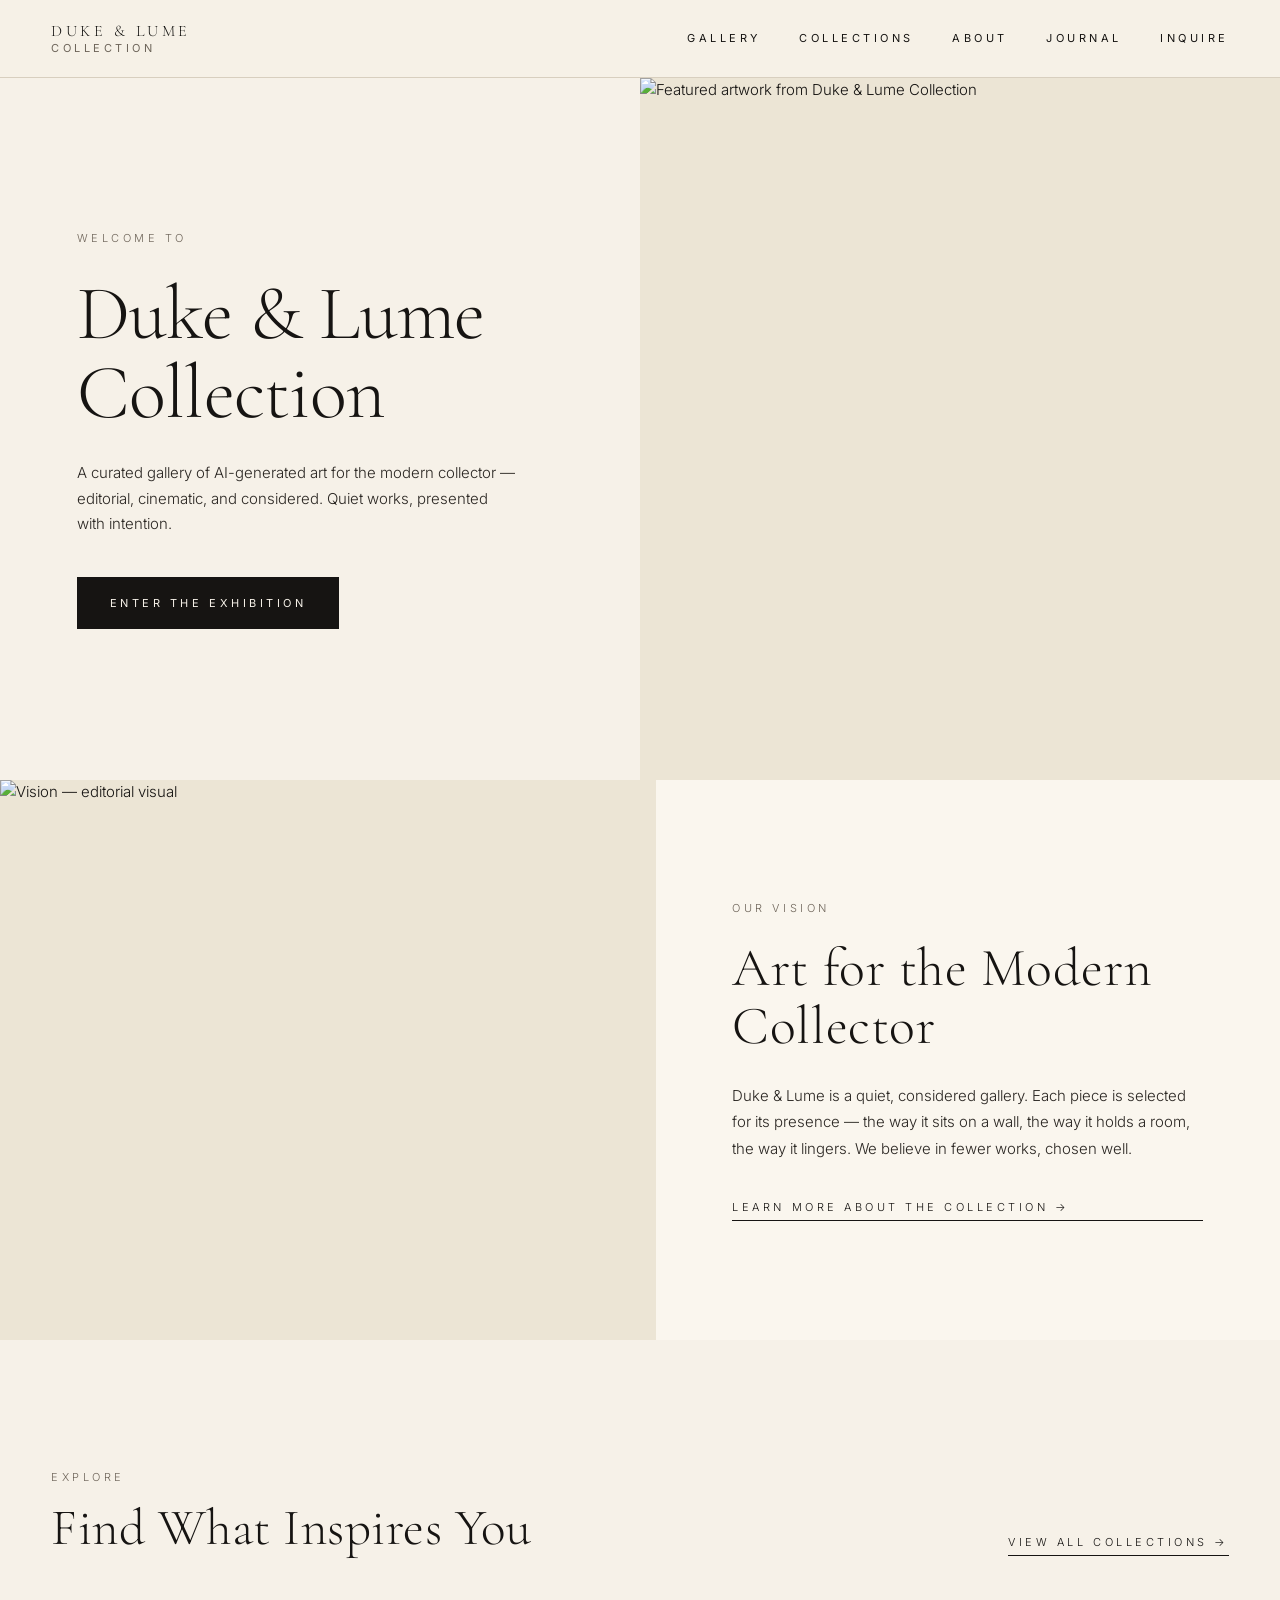
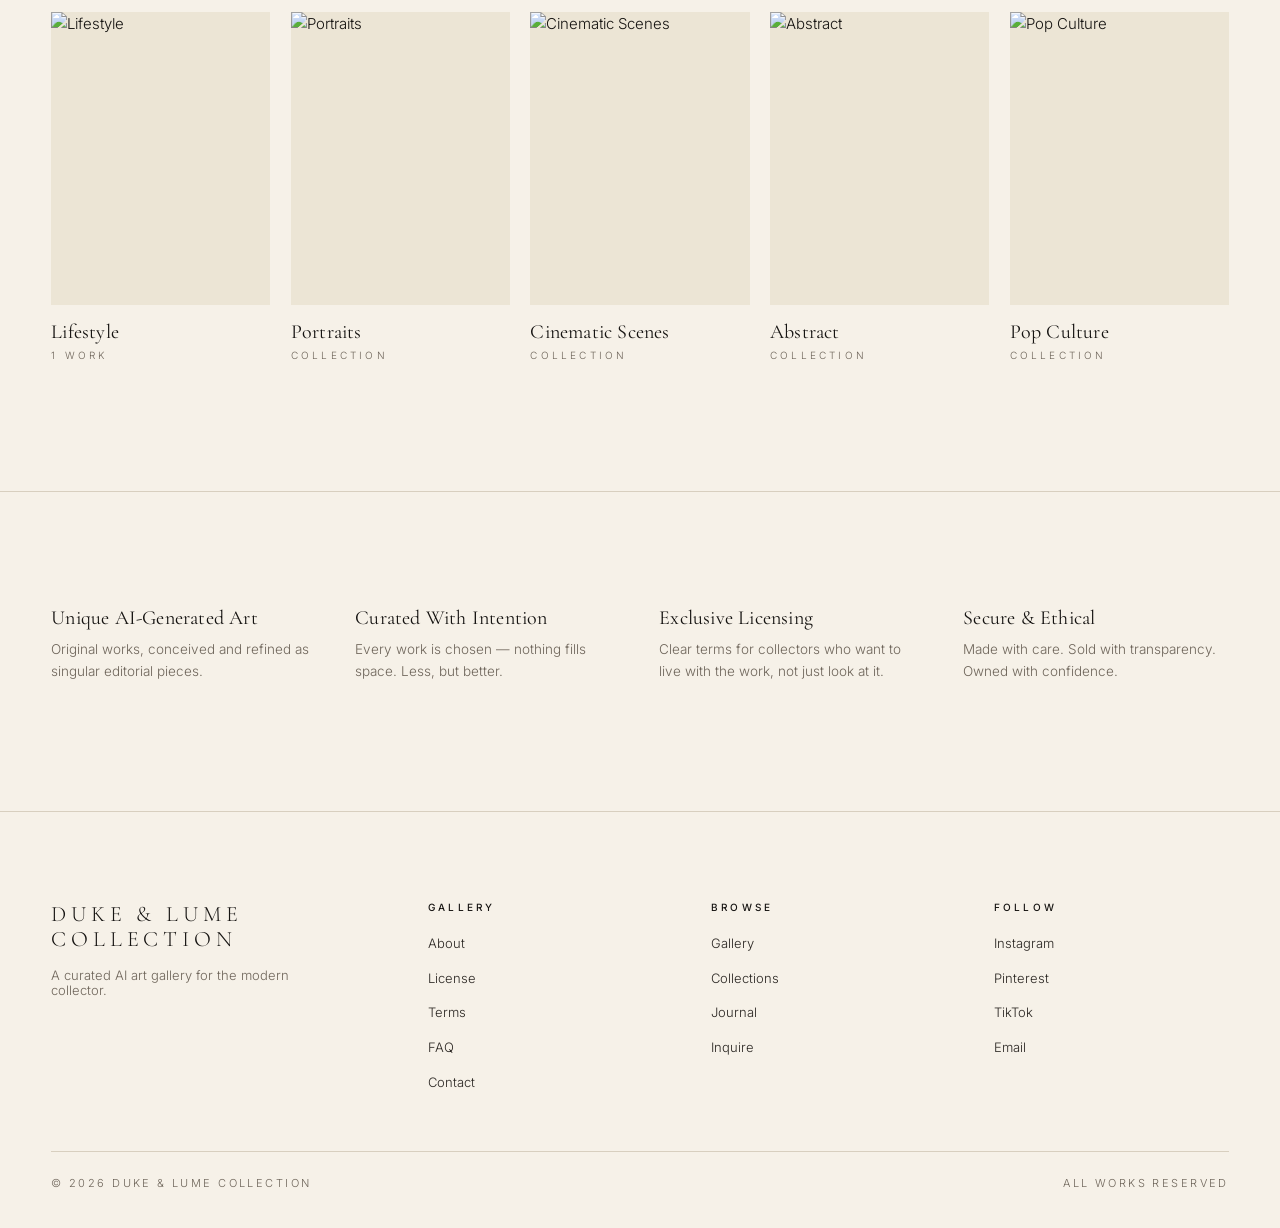
==== index.html @ 39a4e233 "Build Duke & Lume Collection static gallery site Six pages (index, gallery, collections, about, jour" ====
<!DOCTYPE html>
<html lang="en">
<head>
  <meta charset="UTF-8">
  <meta name="viewport" content="width=device-width, initial-scale=1.0">
  <title>Duke &amp; Lume Collection — Art for the Modern Collector</title>
  <meta name="description" content="A curated AI art gallery for the modern collector. Editorial, cinematic, and considered.">
  <link rel="preconnect" href="https://fonts.googleapis.com">
  <link rel="preconnect" href="https://fonts.gstatic.com" crossorigin>
  <link href="https://fonts.googleapis.com/css2?family=Cormorant+Garamond:wght@300;400;500&family=Inter:wght@300;400;500&display=swap" rel="stylesheet">
  <link rel="stylesheet" href="src/css/styles.css">
</head>
<body>

  <header class="site-header">
    <div class="site-header__inner">
      <a href="index.html" class="brand" aria-label="Duke &amp; Lume Collection — Home">
        <span class="brand__line">Duke &amp; Lume</span>
        <span class="brand__line brand__line--sub">Collection</span>
      </a>
      <nav class="nav" aria-label="Primary">
        <a href="gallery.html">Gallery</a>
        <a href="collections.html">Collections</a>
        <a href="about.html">About</a>
        <a href="journal.html">Journal</a>
        <a href="inquire.html">Inquire</a>
      </nav>
    </div>
  </header>

  <main>

    <!-- HERO -->
    <section class="hero">
      <div class="hero__text">
        <div class="hero__eyebrow">Welcome to</div>
        <h1 class="hero__title">
          <span class="brand-line">Duke &amp; Lume</span>
          <span>Collection</span>
        </h1>
        <p class="hero__lead">
          A curated gallery of AI-generated art for the modern collector — editorial, cinematic, and considered. Quiet works, presented with intention.
        </p>
        <a href="gallery.html" class="btn">Enter the Exhibition</a>
      </div>
      <div class="hero__media">
        <img src="src/assets/images/hero/hero.jpg" alt="Featured artwork from Duke &amp; Lume Collection" data-fallback>
      </div>
    </section>

    <!-- VISION -->
    <section class="vision">
      <div class="vision__media">
        <img src="src/assets/images/vision/vision.jpg" alt="Vision — editorial visual" data-fallback>
      </div>
      <div class="vision__text">
        <div class="vision__eyebrow">Our Vision</div>
        <h2 class="vision__title">Art for the Modern Collector</h2>
        <p class="vision__body">
          Duke &amp; Lume is a quiet, considered gallery. Each piece is selected for its presence — the way it sits on a wall, the way it holds a room, the way it lingers. We believe in fewer works, chosen well.
        </p>
        <a href="about.html" class="text-link">Learn more about the collection →</a>
      </div>
    </section>

    <!-- COLLECTIONS PREVIEW -->
    <section class="section collections-preview">
      <div class="section-head">
        <div>
          <div class="section-head__eyebrow">Explore</div>
          <h2 class="section-head__title">Find What Inspires You</h2>
        </div>
        <a href="collections.html" class="text-link">View all collections →</a>
      </div>
      <div class="collections-row" data-collections-preview></div>
    </section>

    <!-- VALUE ROW -->
    <section class="value-row">
      <div class="value">
        <h3 class="value__title">Unique AI-Generated Art</h3>
        <p class="value__body">Original works, conceived and refined as singular editorial pieces.</p>
      </div>
      <div class="value">
        <h3 class="value__title">Curated With Intention</h3>
        <p class="value__body">Every work is chosen — nothing fills space. Less, but better.</p>
      </div>
      <div class="value">
        <h3 class="value__title">Exclusive Licensing</h3>
        <p class="value__body">Clear terms for collectors who want to live with the work, not just look at it.</p>
      </div>
      <div class="value">
        <h3 class="value__title">Secure &amp; Ethical</h3>
        <p class="value__body">Made with care. Sold with transparency. Owned with confidence.</p>
      </div>
    </section>

  </main>

  <footer class="site-footer">
    <div class="site-footer__inner">
      <div class="footer-brand">
        Duke &amp; Lume<br>Collection
        <p>A curated AI art gallery for the modern collector.</p>
      </div>
      <div class="footer-col">
        <h4>Gallery</h4>
        <ul>
          <li><a href="about.html">About</a></li>
          <li><a href="about.html#license">License</a></li>
          <li><a href="about.html#terms">Terms</a></li>
          <li><a href="about.html#faq">FAQ</a></li>
          <li><a href="inquire.html">Contact</a></li>
        </ul>
      </div>
      <div class="footer-col">
        <h4>Browse</h4>
        <ul>
          <li><a href="gallery.html">Gallery</a></li>
          <li><a href="collections.html">Collections</a></li>
          <li><a href="journal.html">Journal</a></li>
          <li><a href="inquire.html">Inquire</a></li>
        </ul>
      </div>
      <div class="footer-col">
        <h4>Follow</h4>
        <ul>
          <li><a href="https://instagram.com/" target="_blank" rel="noopener">Instagram</a></li>
          <li><a href="https://pinterest.com/" target="_blank" rel="noopener">Pinterest</a></li>
          <li><a href="https://tiktok.com/" target="_blank" rel="noopener">TikTok</a></li>
          <li><a href="mailto:dukekartel88@gmail.com">Email</a></li>
        </ul>
      </div>
    </div>
    <div class="footer-bottom">
      <div>© <span data-year>2026</span> Duke &amp; Lume Collection</div>
      <div>All works reserved</div>
    </div>
  </footer>

  <script src="src/data/collections.js"></script>
  <script src="src/data/gallery.js"></script>
  <script src="src/js/main.js"></script>
  <script src="src/js/home.js"></script>
</body>
</html>
---- src/css/styles.css ----
/* ============================================================
   DUKE & LUME COLLECTION
   Editorial luxury gallery styling
   ============================================================ */

:root {
  --ivory: #f6f1e8;
  --ivory-soft: #faf6ee;
  --ivory-deep: #ece5d5;
  --ink: #161412;
  --ink-soft: #2a2622;
  --muted: #6e655a;
  --line: #d8cfbf;
  --accent: #1a1714;
  --max-width: 1440px;
  --gutter: clamp(20px, 4vw, 64px);
  --serif: "Cormorant Garamond", "Playfair Display", Georgia, "Times New Roman", serif;
  --sans: "Inter", -apple-system, BlinkMacSystemFont, "Helvetica Neue", Arial, sans-serif;
  --tracking-wide: 0.22em;
  --tracking-wider: 0.32em;
}

* {
  box-sizing: border-box;
}

html, body {
  margin: 0;
  padding: 0;
}

body {
  background: var(--ivory);
  color: var(--ink);
  font-family: var(--sans);
  font-weight: 300;
  font-size: 15px;
  line-height: 1.65;
  -webkit-font-smoothing: antialiased;
  -moz-osx-font-smoothing: grayscale;
}

img {
  max-width: 100%;
  display: block;
}

a {
  color: inherit;
  text-decoration: none;
  transition: opacity 0.25s ease, color 0.25s ease;
}

a:hover {
  opacity: 0.6;
}

h1, h2, h3, h4 {
  font-family: var(--serif);
  font-weight: 400;
  letter-spacing: 0.01em;
  margin: 0;
  line-height: 1.1;
}

p {
  margin: 0 0 1em;
}

/* ============================================================
   HEADER
   ============================================================ */

.site-header {
  position: sticky;
  top: 0;
  z-index: 100;
  background: rgba(246, 241, 232, 0.92);
  backdrop-filter: saturate(140%) blur(10px);
  -webkit-backdrop-filter: saturate(140%) blur(10px);
  border-bottom: 1px solid var(--line);
}

.site-header__inner {
  max-width: var(--max-width);
  margin: 0 auto;
  padding: 22px var(--gutter);
  display: flex;
  align-items: center;
  justify-content: space-between;
  gap: 32px;
}

.brand {
  font-family: var(--serif);
  font-size: 16px;
  letter-spacing: var(--tracking-wide);
  text-transform: uppercase;
  line-height: 1.15;
  color: var(--ink);
}

.brand__line {
  display: block;
}

.brand__line--sub {
  font-size: 11px;
  letter-spacing: var(--tracking-wider);
  color: var(--muted);
  font-family: var(--sans);
  font-weight: 400;
  margin-top: 2px;
}

.nav {
  display: flex;
  gap: clamp(20px, 3vw, 44px);
}

.nav a {
  font-size: 11px;
  letter-spacing: var(--tracking-wider);
  text-transform: uppercase;
  color: var(--ink);
  font-weight: 400;
  position: relative;
  padding: 4px 0;
}

.nav a.is-active::after {
  content: "";
  position: absolute;
  left: 0;
  right: 0;
  bottom: -2px;
  height: 1px;
  background: var(--ink);
}

.nav-toggle {
  display: none;
  background: none;
  border: 1px solid var(--ink);
  font-family: var(--sans);
  font-size: 10px;
  letter-spacing: var(--tracking-wider);
  text-transform: uppercase;
  padding: 8px 14px;
  cursor: pointer;
  color: var(--ink);
}

/* ============================================================
   HERO
   ============================================================ */

.hero {
  position: relative;
  width: 100%;
  min-height: clamp(520px, 78vh, 820px);
  display: grid;
  grid-template-columns: 1fr 1fr;
  align-items: stretch;
  overflow: hidden;
}

.hero__text {
  display: flex;
  flex-direction: column;
  justify-content: center;
  padding: clamp(40px, 8vw, 110px) clamp(28px, 6vw, 96px);
  background: var(--ivory);
  z-index: 2;
}

.hero__eyebrow {
  font-size: 11px;
  letter-spacing: var(--tracking-wider);
  text-transform: uppercase;
  color: var(--muted);
  margin-bottom: 28px;
}

.hero__title {
  font-size: clamp(40px, 6vw, 84px);
  line-height: 1.02;
  letter-spacing: -0.01em;
  font-weight: 300;
  margin-bottom: 28px;
}

.hero__title .brand-line {
  display: block;
  white-space: nowrap;
}

.hero__lead {
  max-width: 440px;
  font-size: 15px;
  line-height: 1.7;
  color: var(--ink-soft);
  margin-bottom: 40px;
}

.hero__media {
  position: relative;
  overflow: hidden;
  background: var(--ivory-deep);
}

.hero__media img {
  width: 100%;
  height: 100%;
  object-fit: cover;
  object-position: center right;
}

/* ============================================================
   BUTTONS
   ============================================================ */

.btn {
  display: inline-flex;
  align-items: center;
  justify-content: center;
  gap: 12px;
  font-family: var(--sans);
  font-size: 11px;
  letter-spacing: var(--tracking-wider);
  text-transform: uppercase;
  padding: 16px 32px;
  border: 1px solid var(--ink);
  background: var(--ink);
  color: var(--ivory);
  cursor: pointer;
  transition: all 0.3s ease;
  align-self: flex-start;
  font-weight: 400;
}

.btn:hover {
  opacity: 1;
  background: transparent;
  color: var(--ink);
}

.btn--ghost {
  background: transparent;
  color: var(--ink);
}

.btn--ghost:hover {
  background: var(--ink);
  color: var(--ivory);
}

.text-link {
  font-size: 11px;
  letter-spacing: var(--tracking-wider);
  text-transform: uppercase;
  display: inline-flex;
  align-items: center;
  gap: 8px;
  border-bottom: 1px solid var(--ink);
  padding-bottom: 4px;
  color: var(--ink);
}

/* ============================================================
   SECTIONS
   ============================================================ */

.section {
  padding: clamp(80px, 10vw, 140px) var(--gutter);
  max-width: var(--max-width);
  margin: 0 auto;
}

.section--full {
  max-width: none;
  padding-left: 0;
  padding-right: 0;
}

.section-head {
  display: flex;
  align-items: flex-end;
  justify-content: space-between;
  gap: 24px;
  margin-bottom: clamp(40px, 5vw, 72px);
  flex-wrap: wrap;
}

.section-head__title {
  font-size: clamp(30px, 4vw, 52px);
  font-weight: 300;
  max-width: 640px;
}

.section-head__eyebrow {
  font-size: 11px;
  letter-spacing: var(--tracking-wider);
  text-transform: uppercase;
  color: var(--muted);
  margin-bottom: 14px;
}

/* ============================================================
   VISION
   ============================================================ */

.vision {
  display: grid;
  grid-template-columns: 1.05fr 1fr;
  align-items: stretch;
  background: var(--ivory-soft);
}

.vision__media {
  position: relative;
  min-height: 560px;
  overflow: hidden;
  background: var(--ivory-deep);
}

.vision__media img {
  width: 100%;
  height: 100%;
  object-fit: cover;
}

.vision__text {
  display: flex;
  flex-direction: column;
  justify-content: center;
  padding: clamp(48px, 8vw, 120px) clamp(28px, 6vw, 96px);
}

.vision__eyebrow {
  font-size: 11px;
  letter-spacing: var(--tracking-wider);
  text-transform: uppercase;
  color: var(--muted);
  margin-bottom: 22px;
}

.vision__title {
  font-size: clamp(32px, 4.2vw, 56px);
  line-height: 1.08;
  font-weight: 300;
  margin-bottom: 28px;
  max-width: 480px;
}

.vision__body {
  max-width: 460px;
  color: var(--ink-soft);
  margin-bottom: 36px;
  font-size: 15px;
  line-height: 1.75;
}

/* ============================================================
   COLLECTIONS PREVIEW (Home)
   ============================================================ */

.collections-preview .section-head {
  margin-bottom: 56px;
}

.collections-row {
  display: grid;
  grid-template-columns: repeat(5, 1fr);
  gap: clamp(14px, 1.6vw, 28px);
}

.collection-card {
  display: block;
  position: relative;
  text-decoration: none;
  color: inherit;
}

.collection-card__media {
  position: relative;
  aspect-ratio: 3 / 4;
  overflow: hidden;
  background: var(--ivory-deep);
  margin-bottom: 16px;
}

.collection-card__media img {
  width: 100%;
  height: 100%;
  object-fit: cover;
  transition: transform 0.9s cubic-bezier(0.2, 0.7, 0.2, 1);
}

.collection-card:hover .collection-card__media img {
  transform: scale(1.04);
}

.collection-card__title {
  font-family: var(--serif);
  font-size: 20px;
  font-weight: 400;
  letter-spacing: 0.01em;
  margin-bottom: 4px;
}

.collection-card__meta {
  font-size: 10px;
  letter-spacing: var(--tracking-wider);
  text-transform: uppercase;
  color: var(--muted);
}

/* Mobile horizontal scroll for collections */
@media (max-width: 880px) {
  .collections-row {
    display: flex;
    grid-template-columns: none;
    overflow-x: auto;
    scroll-snap-type: x mandatory;
    padding-bottom: 12px;
    margin: 0 calc(var(--gutter) * -1);
    padding-left: var(--gutter);
    padding-right: var(--gutter);
    -webkit-overflow-scrolling: touch;
  }
  .collections-row::-webkit-scrollbar { display: none; }
  .collections-row { scrollbar-width: none; }
  .collection-card {
    flex: 0 0 64%;
    scroll-snap-align: start;
  }
}

/* ============================================================
   VALUE ROW
   ============================================================ */

.value-row {
  display: grid;
  grid-template-columns: repeat(4, 1fr);
  gap: clamp(20px, 3vw, 48px);
  padding: clamp(70px, 9vw, 120px) var(--gutter);
  max-width: var(--max-width);
  margin: 0 auto;
  border-top: 1px solid var(--line);
}

.value {
  text-align: left;
}

.value__title {
  font-family: var(--serif);
  font-size: 20px;
  font-weight: 400;
  margin-bottom: 10px;
}

.value__body {
  font-size: 13.5px;
  color: var(--muted);
  line-height: 1.6;
}

/* ============================================================
   GALLERY GRID
   ============================================================ */

.gallery-intro {
  padding: clamp(70px, 8vw, 120px) var(--gutter) clamp(30px, 4vw, 60px);
  max-width: var(--max-width);
  margin: 0 auto;
}

.gallery-intro__eyebrow {
  font-size: 11px;
  letter-spacing: var(--tracking-wider);
  text-transform: uppercase;
  color: var(--muted);
  margin-bottom: 18px;
}

.gallery-intro__title {
  font-size: clamp(36px, 5.5vw, 72px);
  font-weight: 300;
  line-height: 1.05;
  max-width: 820px;
  margin-bottom: 24px;
}

.gallery-intro__body {
  max-width: 560px;
  color: var(--ink-soft);
}

.filter-bar {
  display: flex;
  flex-wrap: wrap;
  gap: 10px 14px;
  padding: 24px var(--gutter) 0;
  max-width: var(--max-width);
  margin: 0 auto;
  border-top: 1px solid var(--line);
  padding-top: 36px;
}

.filter-chip {
  font-size: 11px;
  letter-spacing: var(--tracking-wider);
  text-transform: uppercase;
  padding: 10px 18px;
  border: 1px solid var(--line);
  background: transparent;
  cursor: pointer;
  color: var(--ink);
  font-family: var(--sans);
  font-weight: 400;
  transition: all 0.25s ease;
}

.filter-chip:hover {
  border-color: var(--ink);
}

.filter-chip.is-active {
  background: var(--ink);
  color: var(--ivory);
  border-color: var(--ink);
}

.gallery-grid {
  display: grid;
  grid-template-columns: repeat(3, 1fr);
  gap: clamp(20px, 2.4vw, 40px);
  padding: clamp(40px, 5vw, 80px) var(--gutter) clamp(80px, 10vw, 140px);
  max-width: var(--max-width);
  margin: 0 auto;
}

.artwork-card {
  display: block;
  color: inherit;
  text-decoration: none;
}

.artwork-card__media {
  aspect-ratio: 4 / 5;
  overflow: hidden;
  background: var(--ivory-deep);
  margin-bottom: 16px;
}

.artwork-card__media img {
  width: 100%;
  height: 100%;
  object-fit: cover;
  transition: transform 0.9s cubic-bezier(0.2, 0.7, 0.2, 1);
}

.artwork-card:hover .artwork-card__media img {
  transform: scale(1.03);
}

.artwork-card__title {
  font-family: var(--serif);
  font-size: 20px;
  font-weight: 400;
  margin-bottom: 4px;
}

.artwork-card__meta {
  font-size: 10px;
  letter-spacing: var(--tracking-wider);
  text-transform: uppercase;
  color: var(--muted);
}

.empty-state {
  padding: 60px 0;
  text-align: center;
  color: var(--muted);
  font-size: 14px;
  letter-spacing: 0.04em;
}

/* ============================================================
   COLLECTIONS PAGE
   ============================================================ */

.collections-grid {
  display: grid;
  grid-template-columns: repeat(3, 1fr);
  gap: clamp(24px, 3vw, 56px);
  padding: clamp(40px, 5vw, 80px) var(--gutter) clamp(80px, 10vw, 140px);
  max-width: var(--max-width);
  margin: 0 auto;
}

.collection-tile {
  display: block;
  color: inherit;
  text-decoration: none;
}

.collection-tile__media {
  aspect-ratio: 4 / 5;
  overflow: hidden;
  background: var(--ivory-deep);
  margin-bottom: 22px;
}

.collection-tile__media img {
  width: 100%;
  height: 100%;
  object-fit: cover;
  transition: transform 0.9s cubic-bezier(0.2, 0.7, 0.2, 1);
}

.collection-tile:hover .collection-tile__media img {
  transform: scale(1.04);
}

.collection-tile__title {
  font-family: var(--serif);
  font-size: 26px;
  font-weight: 400;
  margin-bottom: 8px;
}

.collection-tile__meta {
  font-size: 10px;
  letter-spacing: var(--tracking-wider);
  text-transform: uppercase;
  color: var(--muted);
  margin-bottom: 12px;
}

.collection-tile__desc {
  color: var(--muted);
  font-size: 14px;
  line-height: 1.6;
  max-width: 360px;
}

/* ============================================================
   ABOUT / JOURNAL / INQUIRE COMMON
   ============================================================ */

.page-hero {
  padding: clamp(80px, 10vw, 140px) var(--gutter) clamp(40px, 5vw, 80px);
  max-width: var(--max-width);
  margin: 0 auto;
}

.page-hero__eyebrow {
  font-size: 11px;
  letter-spacing: var(--tracking-wider);
  text-transform: uppercase;
  color: var(--muted);
  margin-bottom: 18px;
}

.page-hero__title {
  font-size: clamp(40px, 6vw, 84px);
  font-weight: 300;
  line-height: 1.05;
  max-width: 900px;
}

.prose {
  padding: 0 var(--gutter) clamp(80px, 10vw, 140px);
  max-width: 780px;
  margin: 0 auto;
  font-size: 16px;
  line-height: 1.8;
  color: var(--ink-soft);
}

.prose h2 {
  font-size: clamp(24px, 3vw, 36px);
  margin: 56px 0 18px;
  font-weight: 400;
  color: var(--ink);
}

.prose h3 {
  font-size: 20px;
  margin: 36px 0 12px;
  font-weight: 400;
  color: var(--ink);
}

.prose p {
  margin-bottom: 1.2em;
}

.prose a {
  border-bottom: 1px solid var(--line);
}

/* Journal */

.journal-grid {
  display: grid;
  grid-template-columns: repeat(2, 1fr);
  gap: clamp(28px, 4vw, 64px);
  padding: clamp(40px, 5vw, 80px) var(--gutter) clamp(80px, 10vw, 140px);
  max-width: var(--max-width);
  margin: 0 auto;
}

.journal-card__media {
  aspect-ratio: 3 / 2;
  overflow: hidden;
  background: var(--ivory-deep);
  margin-bottom: 22px;
}

.journal-card__media img {
  width: 100%;
  height: 100%;
  object-fit: cover;
  transition: transform 0.9s cubic-bezier(0.2, 0.7, 0.2, 1);
}

.journal-card:hover .journal-card__media img {
  transform: scale(1.03);
}

.journal-card__date {
  font-size: 10px;
  letter-spacing: var(--tracking-wider);
  text-transform: uppercase;
  color: var(--muted);
  margin-bottom: 10px;
}

.journal-card__title {
  font-family: var(--serif);
  font-size: 26px;
  font-weight: 400;
  margin-bottom: 10px;
}

.journal-card__excerpt {
  color: var(--muted);
  font-size: 14.5px;
  line-height: 1.65;
  max-width: 480px;
}

/* Inquire form */

.inquire-wrap {
  display: grid;
  grid-template-columns: 1fr 1fr;
  gap: clamp(40px, 6vw, 100px);
  padding: clamp(40px, 5vw, 80px) var(--gutter) clamp(80px, 10vw, 140px);
  max-width: var(--max-width);
  margin: 0 auto;
}

.inquire-info p {
  color: var(--ink-soft);
  font-size: 15.5px;
  line-height: 1.8;
  max-width: 480px;
}

.inquire-info__contact {
  margin-top: 32px;
  font-size: 13px;
  letter-spacing: var(--tracking-wide);
  text-transform: uppercase;
}

.form {
  display: flex;
  flex-direction: column;
  gap: 22px;
}

.form label {
  display: block;
  font-size: 10px;
  letter-spacing: var(--tracking-wider);
  text-transform: uppercase;
  color: var(--muted);
  margin-bottom: 8px;
}

.form input,
.form textarea,
.form select {
  width: 100%;
  background: transparent;
  border: none;
  border-bottom: 1px solid var(--line);
  padding: 10px 0;
  font-family: var(--sans);
  font-size: 15px;
  color: var(--ink);
  font-weight: 300;
  border-radius: 0;
  outline: none;
  transition: border-color 0.25s ease;
}

.form textarea {
  resize: vertical;
  min-height: 120px;
}

.form input:focus,
.form textarea:focus,
.form select:focus {
  border-color: var(--ink);
}

/* ============================================================
   FOOTER
   ============================================================ */

.site-footer {
  border-top: 1px solid var(--line);
  background: var(--ivory);
  padding: clamp(60px, 7vw, 96px) var(--gutter) 36px;
}

.site-footer__inner {
  max-width: var(--max-width);
  margin: 0 auto;
  display: grid;
  grid-template-columns: 1.4fr 1fr 1fr 1fr;
  gap: 48px;
  align-items: start;
}

.footer-brand {
  font-family: var(--serif);
  font-size: 22px;
  letter-spacing: var(--tracking-wide);
  text-transform: uppercase;
  line-height: 1.15;
  max-width: 280px;
}

.footer-brand p {
  font-family: var(--sans);
  font-size: 13px;
  letter-spacing: 0;
  text-transform: none;
  color: var(--muted);
  margin-top: 16px;
  font-weight: 300;
}

.footer-col h4 {
  font-family: var(--sans);
  font-weight: 500;
  font-size: 10px;
  letter-spacing: var(--tracking-wider);
  text-transform: uppercase;
  color: var(--ink);
  margin-bottom: 18px;
}

.footer-col ul {
  list-style: none;
  margin: 0;
  padding: 0;
  display: flex;
  flex-direction: column;
  gap: 10px;
}

.footer-col li a {
  font-size: 13px;
  color: var(--ink-soft);
}

.footer-bottom {
  max-width: var(--max-width);
  margin: 56px auto 0;
  border-top: 1px solid var(--line);
  padding-top: 22px;
  display: flex;
  justify-content: space-between;
  gap: 16px;
  font-size: 11px;
  letter-spacing: var(--tracking-wide);
  text-transform: uppercase;
  color: var(--muted);
  flex-wrap: wrap;
}

/* ============================================================
   IMAGE PLACEHOLDER FALLBACK
   ============================================================ */

img.is-placeholder,
.image-placeholder {
  background:
    linear-gradient(135deg, var(--ivory-deep) 0%, var(--ivory-soft) 100%);
  position: relative;
}

img.is-placeholder {
  opacity: 0;
}

.image-placeholder::after {
  content: "DUKE & LUME";
  position: absolute;
  inset: 0;
  display: flex;
  align-items: center;
  justify-content: center;
  font-family: var(--serif);
  letter-spacing: var(--tracking-wider);
  font-size: 12px;
  color: var(--muted);
}

/* ============================================================
   RESPONSIVE
   ============================================================ */

@media (max-width: 1024px) {
  .gallery-grid,
  .collections-grid {
    grid-template-columns: repeat(2, 1fr);
  }
  .value-row {
    grid-template-columns: repeat(2, 1fr);
    row-gap: 40px;
  }
  .site-footer__inner {
    grid-template-columns: 1fr 1fr;
    row-gap: 40px;
  }
}

@media (max-width: 880px) {
  .hero {
    grid-template-columns: 1fr;
    min-height: auto;
  }
  .hero__media {
    aspect-ratio: 4 / 3;
    order: -1;
  }
  .hero__title .brand-line {
    white-space: normal;
  }
  .vision {
    grid-template-columns: 1fr;
  }
  .vision__media {
    aspect-ratio: 4 / 3;
    min-height: 0;
  }
  .inquire-wrap {
    grid-template-columns: 1fr;
  }
  .journal-grid {
    grid-template-columns: 1fr;
  }
  .nav {
    gap: 16px;
  }
  .nav a {
    font-size: 10px;
  }
}

@media (max-width: 640px) {
  .gallery-grid,
  .collections-grid {
    grid-template-columns: 1fr;
  }
  .value-row {
    grid-template-columns: 1fr;
  }
  .site-footer__inner {
    grid-template-columns: 1fr;
    row-gap: 32px;
  }
  .section-head {
    flex-direction: column;
    align-items: flex-start;
  }
  .nav {
    display: none;
  }
  .nav.is-open {
    display: flex;
    position: absolute;
    top: 100%;
    left: 0;
    right: 0;
    background: var(--ivory);
    flex-direction: column;
    padding: 24px var(--gutter);
    border-bottom: 1px solid var(--line);
    gap: 18px;
  }
  .nav-toggle {
    display: inline-block;
  }
}
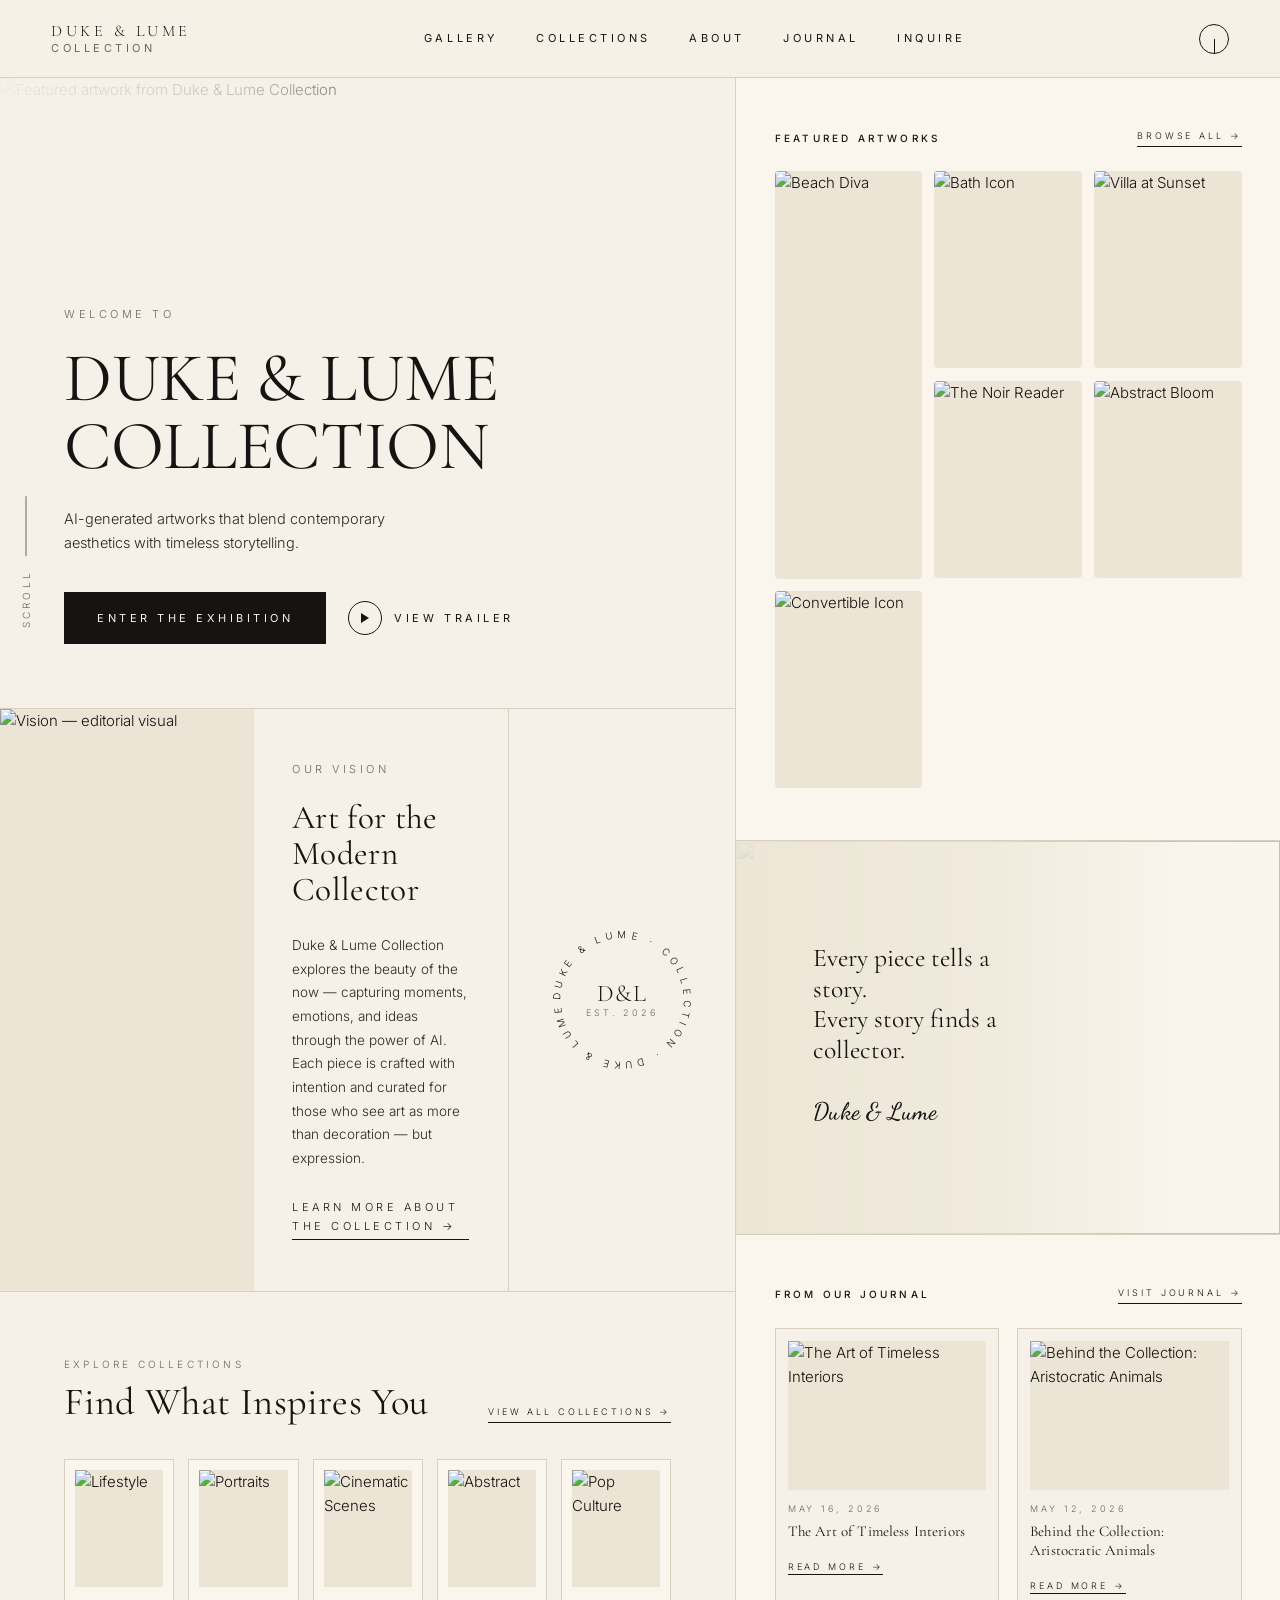
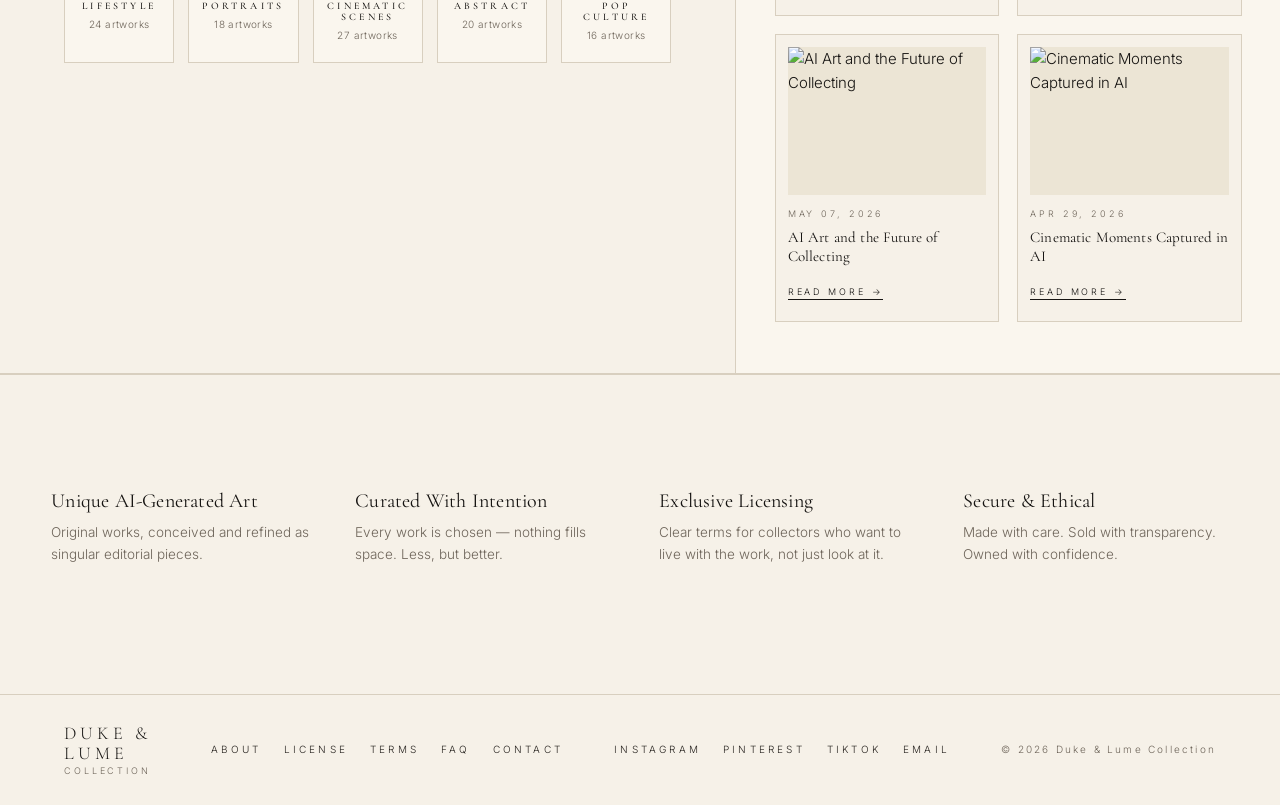
==== commit 0e261ae6: "Rebuild home as editorial two-column magazine spread Matches the new reference: left column carries " ====
--- a/index.html
+++ b/index.html
@@ -7,8 +7,14 @@
   <meta name="description" content="A curated AI art gallery for the modern collector. Editorial, cinematic, and considered.">
   <link rel="preconnect" href="https://fonts.googleapis.com">
   <link rel="preconnect" href="https://fonts.gstatic.com" crossorigin>
-  <link href="https://fonts.googleapis.com/css2?family=Cormorant+Garamond:wght@300;400;500&family=Inter:wght@300;400;500&display=swap" rel="stylesheet">
+  <link href="https://fonts.googleapis.com/css2?family=Cormorant+Garamond:wght@300;400;500&family=Inter:wght@300;400;500&family=Dancing+Script:wght@500&display=swap" rel="stylesheet">
   <link rel="stylesheet" href="src/css/styles.css">
+  <style>
+    .quote-block__sig {
+      font-family: "Dancing Script", "Brush Script MT", cursive;
+      font-weight: 500;
+    }
+  </style>
 </head>
 <body>
 
@@ -25,54 +31,125 @@
         <a href="journal.html">Journal</a>
         <a href="inquire.html">Inquire</a>
       </nav>
+      <span class="header-disc" aria-hidden="true"></span>
     </div>
   </header>
 
   <main>
 
-    <!-- HERO -->
-    <section class="hero">
-      <div class="hero__text">
-        <div class="hero__eyebrow">Welcome to</div>
-        <h1 class="hero__title">
-          <span class="brand-line">Duke &amp; Lume</span>
-          <span>Collection</span>
-        </h1>
-        <p class="hero__lead">
-          A curated gallery of AI-generated art for the modern collector — editorial, cinematic, and considered. Quiet works, presented with intention.
-        </p>
-        <a href="gallery.html" class="btn">Enter the Exhibition</a>
-      </div>
-      <div class="hero__media">
-        <img src="src/assets/images/hero/hero.jpg" alt="Featured artwork from Duke &amp; Lume Collection" data-fallback>
-      </div>
-    </section>
-
-    <!-- VISION -->
-    <section class="vision">
-      <div class="vision__media">
-        <img src="src/assets/images/vision/vision.jpg" alt="Vision — editorial visual" data-fallback>
-      </div>
-      <div class="vision__text">
-        <div class="vision__eyebrow">Our Vision</div>
-        <h2 class="vision__title">Art for the Modern Collector</h2>
-        <p class="vision__body">
-          Duke &amp; Lume is a quiet, considered gallery. Each piece is selected for its presence — the way it sits on a wall, the way it holds a room, the way it lingers. We believe in fewer works, chosen well.
-        </p>
-        <a href="about.html" class="text-link">Learn more about the collection →</a>
-      </div>
-    </section>
-
-    <!-- COLLECTIONS PREVIEW -->
-    <section class="section collections-preview">
-      <div class="section-head">
-        <div>
-          <div class="section-head__eyebrow">Explore</div>
-          <h2 class="section-head__title">Find What Inspires You</h2>
-        </div>
-        <a href="collections.html" class="text-link">View all collections →</a>
-      </div>
-      <div class="collections-row" data-collections-preview></div>
+    <section class="editorial">
+
+      <!-- LEFT COLUMN -->
+      <div class="editorial__left">
+
+        <!-- HERO -->
+        <div class="hero-block">
+          <div class="hero-block__bg">
+            <img src="src/assets/images/hero/hero.jpg" alt="Featured artwork from Duke &amp; Lume Collection" data-fallback>
+          </div>
+          <div class="scroll-indicator" aria-hidden="true">Scroll</div>
+          <div class="hero-block__inner">
+            <div class="hero-block__eyebrow">Welcome to</div>
+            <h1 class="hero-block__title">
+              <span class="brand-line">Duke &amp; Lume</span>
+              <span>Collection</span>
+            </h1>
+            <p class="hero-block__lead">
+              AI-generated artworks that blend contemporary aesthetics with timeless storytelling.
+            </p>
+            <div class="hero-block__cta">
+              <a href="gallery.html" class="btn">Enter the Exhibition</a>
+              <a href="gallery.html" class="play-link">
+                <span class="play-link__icon">
+                  <svg viewBox="0 0 10 10" aria-hidden="true"><path d="M1 0 L9 5 L1 10 Z"/></svg>
+                </span>
+                View Trailer
+              </a>
+            </div>
+          </div>
+        </div>
+
+        <!-- VISION -->
+        <div class="vision-block">
+          <div class="vision-block__media">
+            <img src="src/assets/images/vision/vision.jpg" alt="Vision — editorial visual" data-fallback>
+          </div>
+          <div class="vision-block__text">
+            <div class="vision-block__eyebrow">Our Vision</div>
+            <h2 class="vision-block__title">Art for the<br>Modern Collector</h2>
+            <p class="vision-block__body">
+              Duke &amp; Lume Collection explores the beauty of the now — capturing moments, emotions, and ideas through the power of AI. Each piece is crafted with intention and curated for those who see art as more than decoration — but expression.
+            </p>
+            <a href="about.html" class="text-link">Learn more about the collection →</a>
+          </div>
+          <div class="vision-block__seal" aria-hidden="true">
+            <div class="seal">
+              <svg viewBox="0 0 200 200">
+                <defs>
+                  <path id="seal-circle" d="M 100,100 m -82,0 a 82,82 0 1,1 164,0 a 82,82 0 1,1 -164,0" />
+                </defs>
+                <text font-family="Inter, sans-serif" font-size="13" letter-spacing="6" fill="#161412">
+                  <textPath href="#seal-circle" startOffset="0">DUKE &amp; LUME · COLLECTION · DUKE &amp; LUME · COLLECTION ·</textPath>
+                </text>
+              </svg>
+              <div class="seal__mark">
+                D&amp;L<small>EST. 2026</small>
+              </div>
+            </div>
+          </div>
+        </div>
+
+        <!-- COLLECTIONS PREVIEW -->
+        <div class="collections-block">
+          <div class="collections-block__head">
+            <div>
+              <div class="collections-block__eyebrow">Explore Collections</div>
+              <h2 class="collections-block__title">Find What Inspires You</h2>
+            </div>
+            <a href="collections.html" class="text-link--mini">View all collections →</a>
+          </div>
+          <div class="collections-strip" data-collections-preview></div>
+        </div>
+
+      </div>
+
+      <!-- RIGHT COLUMN -->
+      <div class="editorial__right">
+
+        <!-- FEATURED ARTWORKS -->
+        <div class="featured-block">
+          <div class="featured-block__head">
+            <h3 class="featured-block__title">Featured Artworks</h3>
+            <a href="gallery.html" class="text-link--mini">Browse all →</a>
+          </div>
+          <div class="featured-grid" data-featured-grid></div>
+        </div>
+
+        <!-- QUOTE / STORY -->
+        <div class="quote-block">
+          <div class="quote-block__bg">
+            <img src="src/assets/images/hero/quote.jpg" alt="" data-fallback>
+          </div>
+          <div class="quote-block__inner">
+            <p class="quote-block__text">
+              Every piece tells a story.<br>
+              Every story finds a collector.
+            </p>
+            <div class="quote-block__sig">Duke &amp; Lume</div>
+          </div>
+        </div>
+
+        <!-- JOURNAL -->
+        <div class="journal-home">
+          <div class="journal-home__head">
+            <h3 class="journal-home__title">From Our Journal</h3>
+            <a href="journal.html" class="text-link--mini">Visit journal →</a>
+          </div>
+          <div class="journal-home__grid" data-journal-home></div>
+        </div>
+
+      </div>
+
     </section>
 
     <!-- VALUE ROW -->
@@ -97,50 +174,34 @@
 
   </main>
 
-  <footer class="site-footer">
-    <div class="site-footer__inner">
-      <div class="footer-brand">
-        Duke &amp; Lume<br>Collection
-        <p>A curated AI art gallery for the modern collector.</p>
-      </div>
-      <div class="footer-col">
-        <h4>Gallery</h4>
-        <ul>
-          <li><a href="about.html">About</a></li>
-          <li><a href="about.html#license">License</a></li>
-          <li><a href="about.html#terms">Terms</a></li>
-          <li><a href="about.html#faq">FAQ</a></li>
-          <li><a href="inquire.html">Contact</a></li>
-        </ul>
-      </div>
-      <div class="footer-col">
-        <h4>Browse</h4>
-        <ul>
-          <li><a href="gallery.html">Gallery</a></li>
-          <li><a href="collections.html">Collections</a></li>
-          <li><a href="journal.html">Journal</a></li>
-          <li><a href="inquire.html">Inquire</a></li>
-        </ul>
-      </div>
-      <div class="footer-col">
-        <h4>Follow</h4>
-        <ul>
-          <li><a href="https://instagram.com/" target="_blank" rel="noopener">Instagram</a></li>
-          <li><a href="https://pinterest.com/" target="_blank" rel="noopener">Pinterest</a></li>
-          <li><a href="https://tiktok.com/" target="_blank" rel="noopener">TikTok</a></li>
-          <li><a href="mailto:dukekartel88@gmail.com">Email</a></li>
-        </ul>
-      </div>
+  <!-- Slim editorial footer matching the reference -->
+  <footer class="editorial-footer">
+    <div class="editorial-footer__brand">
+      Duke &amp; Lume
+      <small>Collection</small>
     </div>
-    <div class="footer-bottom">
-      <div>© <span data-year>2026</span> Duke &amp; Lume Collection</div>
-      <div>All works reserved</div>
+    <nav class="editorial-footer__nav" aria-label="Footer">
+      <a href="about.html">About</a>
+      <a href="about.html#license">License</a>
+      <a href="about.html#terms">Terms</a>
+      <a href="about.html#faq">FAQ</a>
+      <a href="inquire.html">Contact</a>
+    </nav>
+    <div class="editorial-footer__social">
+      <a href="https://instagram.com/" target="_blank" rel="noopener">Instagram</a>
+      <a href="https://pinterest.com/" target="_blank" rel="noopener">Pinterest</a>
+      <a href="https://tiktok.com/" target="_blank" rel="noopener">TikTok</a>
+      <a href="mailto:dukekartel88@gmail.com">Email</a>
     </div>
+    <div class="editorial-footer__copy">© <span data-year>2026</span> Duke &amp; Lume Collection</div>
   </footer>
 
   <script src="src/data/collections.js"></script>
   <script src="src/data/gallery.js"></script>
+  <script src="src/data/journal.js"></script>
   <script src="src/js/main.js"></script>
   <script src="src/js/home.js"></script>
+  <script src="src/js/home-featured.js"></script>
+  <script src="src/js/home-journal.js"></script>
 </body>
 </html>
--- a/src/css/styles.css
+++ b/src/css/styles.css
@@ -929,8 +929,637 @@
 }
 
 /* ============================================================
+   HOME — EDITORIAL TWO-COLUMN SPREAD
+   ============================================================ */
+
+.editorial {
+  display: grid;
+  grid-template-columns: 1.35fr 1fr;
+  gap: 0;
+  border-bottom: 1px solid var(--line);
+}
+
+.editorial__left,
+.editorial__right {
+  display: flex;
+  flex-direction: column;
+}
+
+.editorial__right {
+  border-left: 1px solid var(--line);
+  background: var(--ivory-soft);
+}
+
+/* HERO inside editorial */
+.hero-block {
+  position: relative;
+  padding: clamp(40px, 5vw, 72px) clamp(28px, 5vw, 80px) clamp(40px, 5vw, 72px);
+  min-height: clamp(520px, 70vh, 760px);
+  display: flex;
+  flex-direction: column;
+  justify-content: flex-end;
+  overflow: hidden;
+}
+
+.hero-block__bg {
+  position: absolute;
+  inset: 0;
+  z-index: 0;
+}
+
+.hero-block__bg img {
+  width: 100%;
+  height: 100%;
+  object-fit: cover;
+  object-position: center right;
+}
+
+.hero-block__bg::after {
+  content: "";
+  position: absolute;
+  inset: 0;
+  background: linear-gradient(
+    100deg,
+    rgba(246, 241, 232, 0.96) 0%,
+    rgba(246, 241, 232, 0.78) 28%,
+    rgba(246, 241, 232, 0.15) 55%,
+    rgba(246, 241, 232, 0) 78%
+  );
+}
+
+.hero-block__inner {
+  position: relative;
+  z-index: 1;
+  max-width: 540px;
+}
+
+.hero-block__eyebrow {
+  font-size: 11px;
+  letter-spacing: var(--tracking-wider);
+  text-transform: uppercase;
+  color: var(--muted);
+  margin-bottom: 22px;
+}
+
+.hero-block__title {
+  font-family: var(--serif);
+  font-size: clamp(46px, 5.4vw, 86px);
+  line-height: 0.98;
+  letter-spacing: -0.005em;
+  font-weight: 400;
+  text-transform: uppercase;
+  margin: 0 0 26px;
+}
+
+.hero-block__title .brand-line {
+  display: block;
+  white-space: nowrap;
+}
+
+.hero-block__lead {
+  max-width: 380px;
+  font-size: 14.5px;
+  line-height: 1.7;
+  color: var(--ink-soft);
+  margin-bottom: 36px;
+}
+
+.hero-block__cta {
+  display: flex;
+  align-items: center;
+  gap: 22px;
+  flex-wrap: wrap;
+}
+
+.play-link {
+  display: inline-flex;
+  align-items: center;
+  gap: 12px;
+  font-size: 11px;
+  letter-spacing: var(--tracking-wider);
+  text-transform: uppercase;
+  color: var(--ink);
+  font-weight: 400;
+}
+
+.play-link__icon {
+  width: 34px;
+  height: 34px;
+  border-radius: 50%;
+  border: 1px solid var(--ink);
+  display: inline-flex;
+  align-items: center;
+  justify-content: center;
+  transition: background 0.25s ease, color 0.25s ease;
+}
+
+.play-link__icon svg {
+  width: 10px;
+  height: 10px;
+  fill: var(--ink);
+}
+
+.play-link:hover {
+  opacity: 1;
+}
+
+.play-link:hover .play-link__icon {
+  background: var(--ink);
+}
+
+.play-link:hover .play-link__icon svg {
+  fill: var(--ivory);
+}
+
+.scroll-indicator {
+  position: absolute;
+  left: 18px;
+  bottom: 80px;
+  z-index: 2;
+  writing-mode: vertical-rl;
+  transform: rotate(180deg);
+  font-size: 10px;
+  letter-spacing: var(--tracking-wider);
+  text-transform: uppercase;
+  color: var(--muted);
+  display: flex;
+  align-items: center;
+  gap: 14px;
+}
+
+.scroll-indicator::after {
+  content: "";
+  display: block;
+  width: 1px;
+  height: 60px;
+  background: var(--muted);
+}
+
+/* VISION block inside editorial */
+.vision-block {
+  display: grid;
+  grid-template-columns: 1fr 1fr auto;
+  gap: 0;
+  align-items: stretch;
+  border-top: 1px solid var(--line);
+  background: var(--ivory);
+}
+
+.vision-block__media {
+  position: relative;
+  overflow: hidden;
+  min-height: 380px;
+  background: var(--ivory-deep);
+}
+
+.vision-block__media img {
+  width: 100%;
+  height: 100%;
+  object-fit: cover;
+}
+
+.vision-block__text {
+  padding: clamp(36px, 4vw, 64px) clamp(24px, 3vw, 48px);
+  display: flex;
+  flex-direction: column;
+  justify-content: center;
+}
+
+.vision-block__eyebrow {
+  font-size: 11px;
+  letter-spacing: var(--tracking-wider);
+  text-transform: uppercase;
+  color: var(--muted);
+  margin-bottom: 22px;
+}
+
+.vision-block__title {
+  font-family: var(--serif);
+  font-size: clamp(28px, 2.6vw, 40px);
+  line-height: 1.08;
+  font-weight: 400;
+  margin-bottom: 26px;
+}
+
+.vision-block__body {
+  font-size: 13.5px;
+  line-height: 1.75;
+  color: var(--ink-soft);
+  margin-bottom: 28px;
+  max-width: 320px;
+}
+
+.vision-block__seal {
+  padding: clamp(36px, 4vw, 56px) clamp(28px, 3vw, 48px);
+  display: flex;
+  align-items: center;
+  justify-content: center;
+  border-left: 1px solid var(--line);
+}
+
+.seal {
+  width: 150px;
+  height: 150px;
+  position: relative;
+  display: flex;
+  align-items: center;
+  justify-content: center;
+}
+
+.seal svg {
+  position: absolute;
+  inset: 0;
+  width: 100%;
+  height: 100%;
+  animation: seal-spin 40s linear infinite;
+}
+
+.seal__mark {
+  font-family: var(--serif);
+  font-size: 24px;
+  letter-spacing: 0.04em;
+  color: var(--ink);
+  text-align: center;
+  line-height: 1;
+}
+
+.seal__mark small {
+  display: block;
+  font-size: 9px;
+  letter-spacing: var(--tracking-wider);
+  margin-top: 2px;
+  color: var(--muted);
+  font-family: var(--sans);
+}
+
+@keyframes seal-spin {
+  to { transform: rotate(360deg); }
+}
+
+/* Collections block (left column, bottom) */
+.collections-block {
+  padding: clamp(40px, 5vw, 72px) clamp(28px, 5vw, 80px);
+  border-top: 1px solid var(--line);
+  background: var(--ivory);
+}
+
+.collections-block__head {
+  display: flex;
+  align-items: flex-end;
+  justify-content: space-between;
+  gap: 24px;
+  margin-bottom: 36px;
+  flex-wrap: wrap;
+}
+
+.collections-block__eyebrow {
+  font-size: 10px;
+  letter-spacing: var(--tracking-wider);
+  text-transform: uppercase;
+  color: var(--muted);
+  margin-bottom: 10px;
+}
+
+.collections-block__title {
+  font-family: var(--serif);
+  font-size: clamp(28px, 3vw, 44px);
+  font-weight: 400;
+  line-height: 1.05;
+}
+
+.collections-strip {
+  display: grid;
+  grid-template-columns: repeat(5, 1fr);
+  gap: 14px;
+}
+
+.collection-mini {
+  background: var(--ivory-soft);
+  border: 1px solid var(--line);
+  padding: 10px 10px 18px;
+  text-decoration: none;
+  color: inherit;
+  display: block;
+}
+
+.collection-mini__media {
+  aspect-ratio: 3 / 4;
+  overflow: hidden;
+  background: var(--ivory-deep);
+  margin-bottom: 14px;
+}
+
+.collection-mini__media img {
+  width: 100%;
+  height: 100%;
+  object-fit: cover;
+  transition: transform 0.9s cubic-bezier(0.2, 0.7, 0.2, 1);
+}
+
+.collection-mini:hover .collection-mini__media img {
+  transform: scale(1.04);
+}
+
+.collection-mini__title {
+  font-size: 10px;
+  letter-spacing: var(--tracking-wider);
+  text-transform: uppercase;
+  text-align: center;
+  font-weight: 500;
+  margin: 0 0 4px;
+}
+
+.collection-mini__count {
+  text-align: center;
+  font-size: 10px;
+  color: var(--muted);
+  letter-spacing: 0.04em;
+}
+
+/* RIGHT column blocks */
+.featured-block,
+.quote-block,
+.journal-home {
+  padding: clamp(34px, 4vw, 60px) clamp(24px, 3vw, 48px);
+}
+
+.featured-block {
+  border-bottom: 1px solid var(--line);
+}
+
+.featured-block__head,
+.journal-home__head {
+  display: flex;
+  align-items: center;
+  justify-content: space-between;
+  margin-bottom: 24px;
+  gap: 16px;
+}
+
+.featured-block__title,
+.journal-home__title {
+  font-size: 10px;
+  letter-spacing: var(--tracking-wider);
+  text-transform: uppercase;
+  color: var(--ink);
+  font-family: var(--sans);
+  font-weight: 500;
+  margin: 0;
+}
+
+.featured-grid {
+  display: grid;
+  grid-template-columns: repeat(3, 1fr);
+  gap: 12px;
+}
+
+.featured-grid__item {
+  display: block;
+  position: relative;
+  overflow: hidden;
+  aspect-ratio: 3 / 4;
+  background: var(--ivory-deep);
+  border-radius: 4px;
+}
+
+.featured-grid__item img {
+  width: 100%;
+  height: 100%;
+  object-fit: cover;
+  transition: transform 0.9s cubic-bezier(0.2, 0.7, 0.2, 1);
+}
+
+.featured-grid__item:hover img {
+  transform: scale(1.05);
+}
+
+.featured-grid__item--tall {
+  grid-row: span 2;
+  aspect-ratio: 3 / 8.3;
+}
+
+/* Quote / story block */
+.quote-block {
+  position: relative;
+  min-height: 320px;
+  display: flex;
+  align-items: center;
+  overflow: hidden;
+  border-bottom: 1px solid var(--line);
+}
+
+.quote-block__bg {
+  position: absolute;
+  inset: 0;
+  z-index: 0;
+}
+
+.quote-block__bg img {
+  width: 100%;
+  height: 100%;
+  object-fit: cover;
+  object-position: right center;
+}
+
+.quote-block__bg::after {
+  content: "";
+  position: absolute;
+  inset: 0;
+  background: linear-gradient(
+    90deg,
+    rgba(236, 229, 213, 0.92) 0%,
+    rgba(236, 229, 213, 0.7) 45%,
+    rgba(236, 229, 213, 0.1) 80%,
+    rgba(236, 229, 213, 0) 100%
+  );
+}
+
+.quote-block__inner {
+  position: relative;
+  z-index: 1;
+  padding: clamp(34px, 4vw, 56px) clamp(24px, 3vw, 48px);
+  max-width: 60%;
+}
+
+.quote-block__text {
+  font-family: var(--serif);
+  font-size: clamp(22px, 2vw, 32px);
+  line-height: 1.2;
+  font-weight: 400;
+  color: var(--ink);
+  margin: 0 0 26px;
+}
+
+.quote-block__sig {
+  font-family: "Brush Script MT", "Snell Roundhand", cursive;
+  font-size: 24px;
+  color: var(--ink);
+  letter-spacing: 0.01em;
+}
+
+/* Journal home preview */
+.journal-home__grid {
+  display: grid;
+  grid-template-columns: repeat(2, 1fr);
+  gap: 18px;
+}
+
+.journal-mini {
+  background: var(--ivory);
+  border: 1px solid var(--line);
+  padding: 12px 12px 18px;
+  text-decoration: none;
+  color: inherit;
+  display: block;
+}
+
+.journal-mini__media {
+  aspect-ratio: 4 / 3;
+  overflow: hidden;
+  background: var(--ivory-deep);
+  margin-bottom: 12px;
+}
+
+.journal-mini__media img {
+  width: 100%;
+  height: 100%;
+  object-fit: cover;
+  transition: transform 0.9s cubic-bezier(0.2, 0.7, 0.2, 1);
+}
+
+.journal-mini:hover .journal-mini__media img {
+  transform: scale(1.04);
+}
+
+.journal-mini__date {
+  font-size: 9px;
+  letter-spacing: var(--tracking-wider);
+  text-transform: uppercase;
+  color: var(--muted);
+  margin-bottom: 6px;
+}
+
+.journal-mini__title {
+  font-family: var(--serif);
+  font-size: 15px;
+  font-weight: 400;
+  line-height: 1.25;
+  margin: 0 0 12px;
+}
+
+.journal-mini__more {
+  font-size: 9px;
+  letter-spacing: var(--tracking-wider);
+  text-transform: uppercase;
+  color: var(--ink);
+  border-bottom: 1px solid var(--ink);
+  padding-bottom: 2px;
+}
+
+.text-link--mini {
+  font-size: 9px;
+  letter-spacing: var(--tracking-wider);
+  text-transform: uppercase;
+  border-bottom: 1px solid var(--ink);
+  padding-bottom: 2px;
+}
+
+/* Header tweaks for editorial layout */
+.header-disc {
+  width: 30px;
+  height: 30px;
+  border: 1px solid var(--ink);
+  border-radius: 50%;
+  display: inline-block;
+  position: relative;
+}
+
+.header-disc::before {
+  content: "";
+  position: absolute;
+  inset: 50% 0 0 50%;
+  width: 1px;
+  height: 50%;
+  background: var(--ink);
+  transform-origin: top center;
+}
+
+/* Footer slim variant inside editorial */
+.editorial-footer {
+  display: grid;
+  grid-template-columns: 1fr auto auto auto;
+  align-items: center;
+  gap: clamp(20px, 4vw, 60px);
+  padding: 28px clamp(28px, 5vw, 80px);
+  border-top: 1px solid var(--line);
+  background: var(--ivory);
+}
+
+.editorial-footer__brand {
+  font-family: var(--serif);
+  font-size: 18px;
+  letter-spacing: var(--tracking-wide);
+  text-transform: uppercase;
+  line-height: 1.15;
+}
+
+.editorial-footer__brand small {
+  display: block;
+  font-family: var(--sans);
+  font-size: 9px;
+  letter-spacing: var(--tracking-wider);
+  color: var(--muted);
+  margin-top: 2px;
+}
+
+.editorial-footer__nav,
+.editorial-footer__social {
+  display: flex;
+  gap: 22px;
+  font-size: 10px;
+  letter-spacing: var(--tracking-wider);
+  text-transform: uppercase;
+}
+
+.editorial-footer__nav a,
+.editorial-footer__social a {
+  color: var(--ink-soft);
+}
+
+.editorial-footer__copy {
+  font-size: 10px;
+  letter-spacing: var(--tracking-wide);
+  color: var(--muted);
+  text-align: right;
+}
+
+/* ============================================================
    RESPONSIVE
    ============================================================ */
+
+@media (max-width: 1180px) {
+  .editorial {
+    grid-template-columns: 1fr;
+  }
+  .editorial__right {
+    border-left: none;
+    border-top: 1px solid var(--line);
+  }
+  .vision-block {
+    grid-template-columns: 1fr 1fr;
+  }
+  .vision-block__seal {
+    grid-column: span 2;
+    border-left: none;
+    border-top: 1px solid var(--line);
+  }
+  .quote-block__inner {
+    max-width: 75%;
+  }
+  .collections-strip {
+    grid-template-columns: repeat(5, 1fr);
+  }
+}
 
 @media (max-width: 1024px) {
   .gallery-grid,
@@ -945,6 +1574,13 @@
     grid-template-columns: 1fr 1fr;
     row-gap: 40px;
   }
+  .editorial-footer {
+    grid-template-columns: 1fr 1fr;
+    row-gap: 18px;
+  }
+  .editorial-footer__copy {
+    text-align: left;
+  }
 }
 
 @media (max-width: 880px) {
@@ -970,6 +1606,43 @@
     grid-template-columns: 1fr;
   }
   .journal-grid {
+    grid-template-columns: 1fr;
+  }
+  .vision-block {
+    grid-template-columns: 1fr;
+  }
+  .vision-block__seal {
+    grid-column: auto;
+  }
+  .collections-strip {
+    display: flex;
+    overflow-x: auto;
+    scroll-snap-type: x mandatory;
+    -webkit-overflow-scrolling: touch;
+  }
+  .collections-strip::-webkit-scrollbar { display: none; }
+  .collections-strip { scrollbar-width: none; }
+  .collection-mini {
+    flex: 0 0 58%;
+    scroll-snap-align: start;
+  }
+  .featured-grid {
+    grid-template-columns: repeat(2, 1fr);
+  }
+  .featured-grid__item--tall {
+    grid-row: auto;
+    aspect-ratio: 3 / 4;
+  }
+  .quote-block__inner {
+    max-width: 100%;
+  }
+  .scroll-indicator {
+    display: none;
+  }
+  .journal-home__grid {
+    grid-template-columns: 1fr;
+  }
+  .editorial-footer {
     grid-template-columns: 1fr;
   }
   .nav {
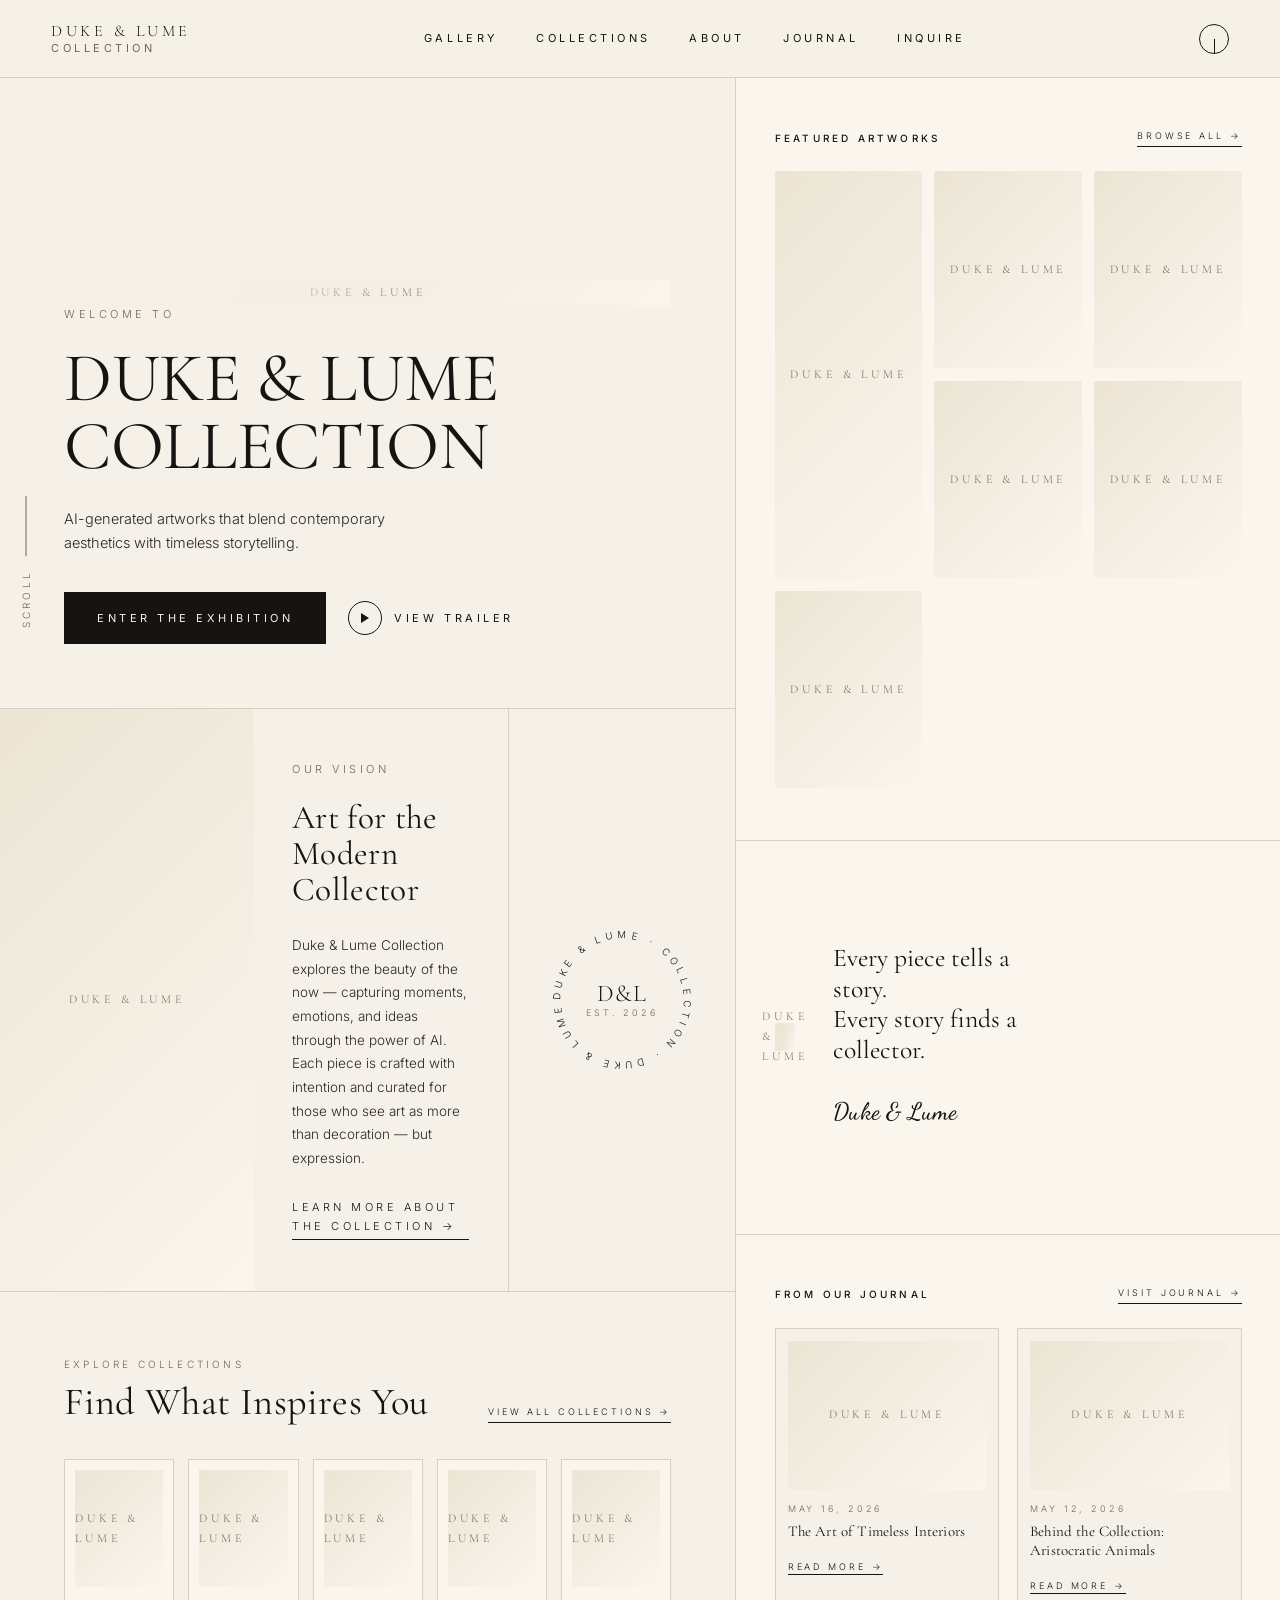
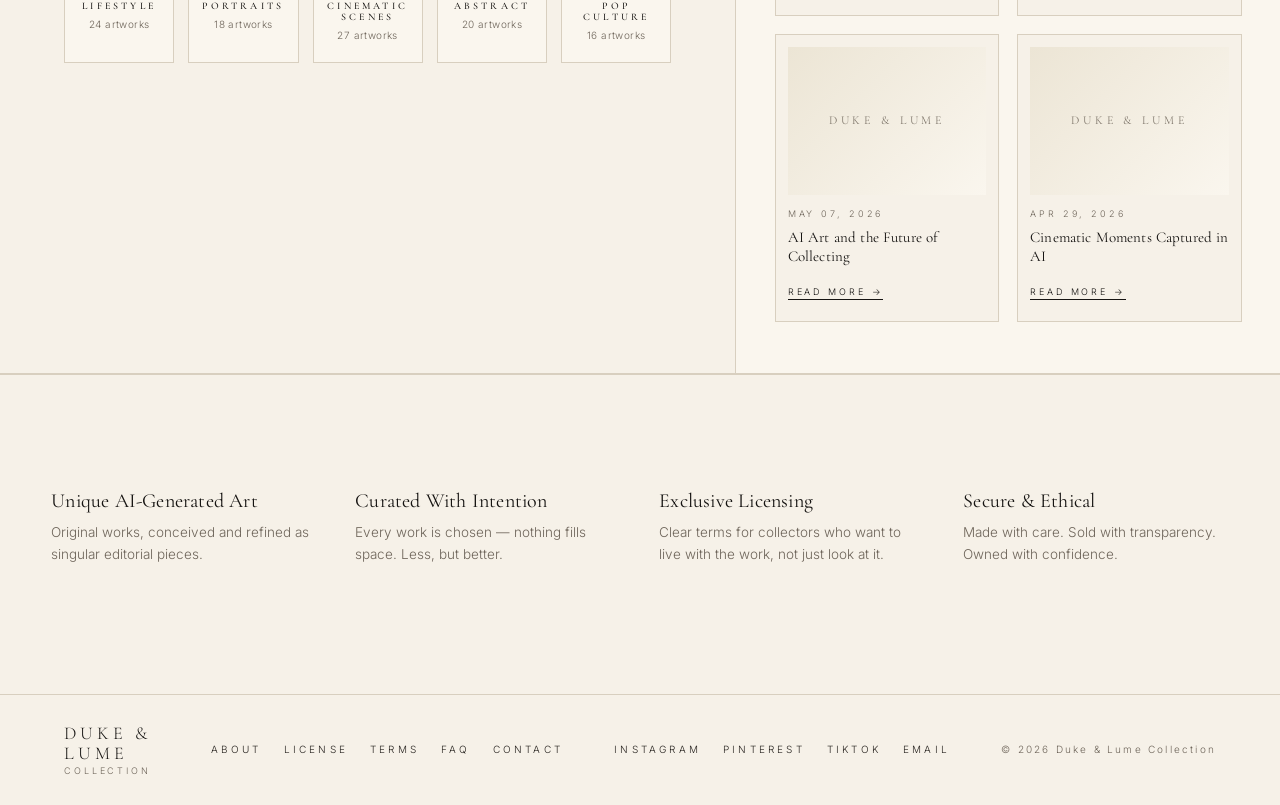
==== commit 6e3d65cf: "Fix review findings from Decap CMS migration - main.js: process static data-fallback images at start" ====
--- a/index.html
+++ b/index.html
@@ -196,12 +196,22 @@
     <div class="editorial-footer__copy">© <span data-year>2026</span> Duke &amp; Lume Collection</div>
   </footer>
 
-  <script src="src/data/collections.js"></script>
-  <script src="src/data/gallery.js"></script>
-  <script src="src/data/journal.js"></script>
   <script src="src/js/main.js"></script>
+  <script src="src/js/data-loader.js"></script>
   <script src="src/js/home.js"></script>
   <script src="src/js/home-featured.js"></script>
   <script src="src/js/home-journal.js"></script>
+  <!-- Netlify Identity: completes /admin invitation links that land on the home page.
+       The login handler is registered unconditionally — login() only fires on a
+       fresh login (not on an existing session), and registering it before the
+       widget can fire `init` would race with the synchronous widget bootstrap. -->
+  <script src="https://identity.netlify.com/v1/netlify-identity-widget.js"></script>
+  <script>
+    if (window.netlifyIdentity) {
+      window.netlifyIdentity.on("login", function () {
+        document.location.href = "/admin/";
+      });
+    }
+  </script>
 </body>
 </html>
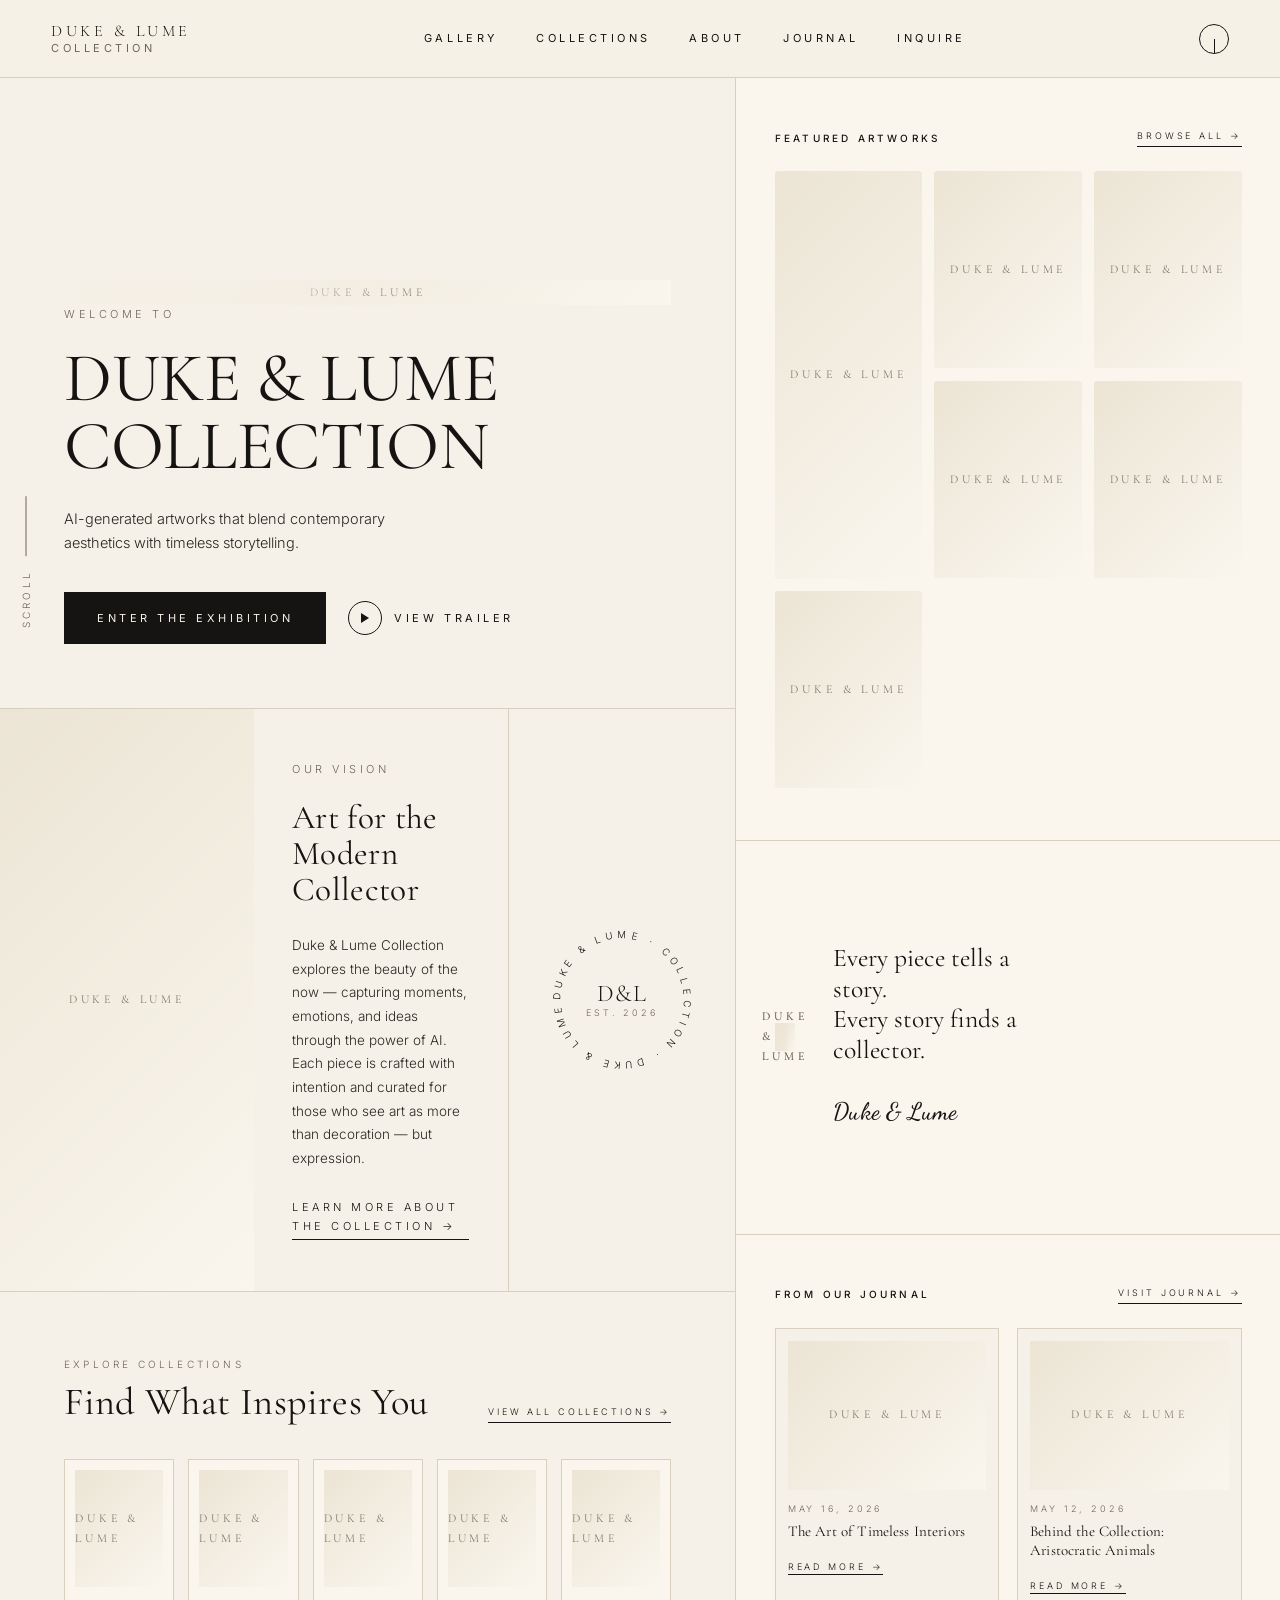
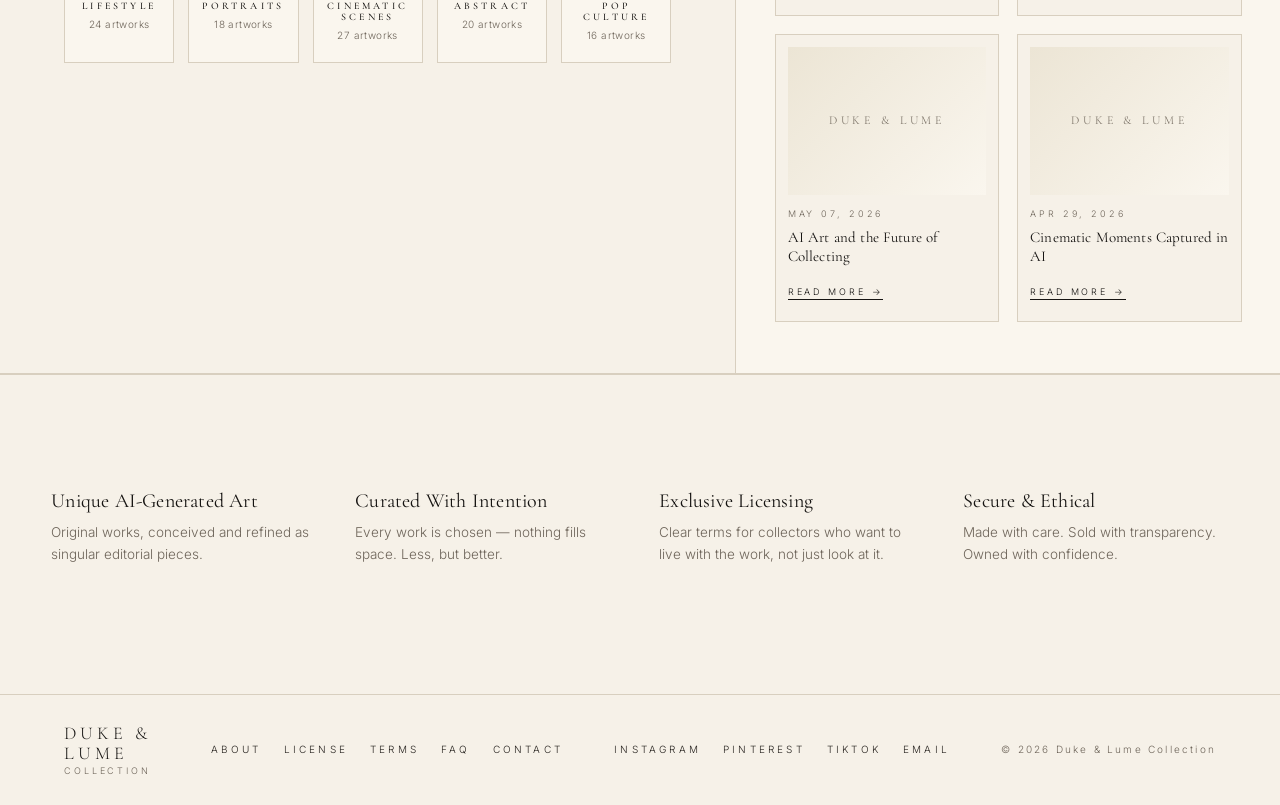
==== commit 0f807209: "Site Settings via CMS, Netlify Forms, and social preview cards 1) Hero / Vision / Quote images becom" ====
--- a/index.html
+++ b/index.html
@@ -5,6 +5,18 @@
   <meta name="viewport" content="width=device-width, initial-scale=1.0">
   <title>Duke &amp; Lume Collection — Art for the Modern Collector</title>
   <meta name="description" content="A curated AI art gallery for the modern collector. Editorial, cinematic, and considered.">
+
+  <!-- Open Graph / Twitter — update og:url after deploying. -->
+  <meta property="og:type" content="website">
+  <meta property="og:title" content="Duke &amp; Lume Collection — Art for the Modern Collector">
+  <meta property="og:description" content="A curated AI art gallery for the modern collector. Editorial, cinematic, and considered.">
+  <meta property="og:image" content="/src/assets/images/og/og-default.jpg">
+  <meta property="og:site_name" content="Duke &amp; Lume Collection">
+  <meta name="twitter:card" content="summary_large_image">
+  <meta name="twitter:title" content="Duke &amp; Lume Collection">
+  <meta name="twitter:description" content="A curated AI art gallery for the modern collector.">
+  <meta name="twitter:image" content="/src/assets/images/og/og-default.jpg">
+
   <link rel="preconnect" href="https://fonts.googleapis.com">
   <link rel="preconnect" href="https://fonts.gstatic.com" crossorigin>
   <link href="https://fonts.googleapis.com/css2?family=Cormorant+Garamond:wght@300;400;500&family=Inter:wght@300;400;500&family=Dancing+Script:wght@500&display=swap" rel="stylesheet">
@@ -45,7 +57,7 @@
         <!-- HERO -->
         <div class="hero-block">
           <div class="hero-block__bg">
-            <img src="src/assets/images/hero/hero.jpg" alt="Featured artwork from Duke &amp; Lume Collection" data-fallback>
+            <img src="src/assets/images/hero/hero.jpg" alt="Featured artwork from Duke &amp; Lume Collection" data-fallback data-site-image="hero_image">
           </div>
           <div class="scroll-indicator" aria-hidden="true">Scroll</div>
           <div class="hero-block__inner">
@@ -72,7 +84,7 @@
         <!-- VISION -->
         <div class="vision-block">
           <div class="vision-block__media">
-            <img src="src/assets/images/vision/vision.jpg" alt="Vision — editorial visual" data-fallback>
+            <img src="src/assets/images/vision/vision.jpg" alt="Vision — editorial visual" data-fallback data-site-image="vision_image">
           </div>
           <div class="vision-block__text">
             <div class="vision-block__eyebrow">Our Vision</div>
@@ -128,7 +140,7 @@
         <!-- QUOTE / STORY -->
         <div class="quote-block">
           <div class="quote-block__bg">
-            <img src="src/assets/images/hero/quote.jpg" alt="" data-fallback>
+            <img src="src/assets/images/hero/quote.jpg" alt="" data-fallback data-site-image="quote_image">
           </div>
           <div class="quote-block__inner">
             <p class="quote-block__text">
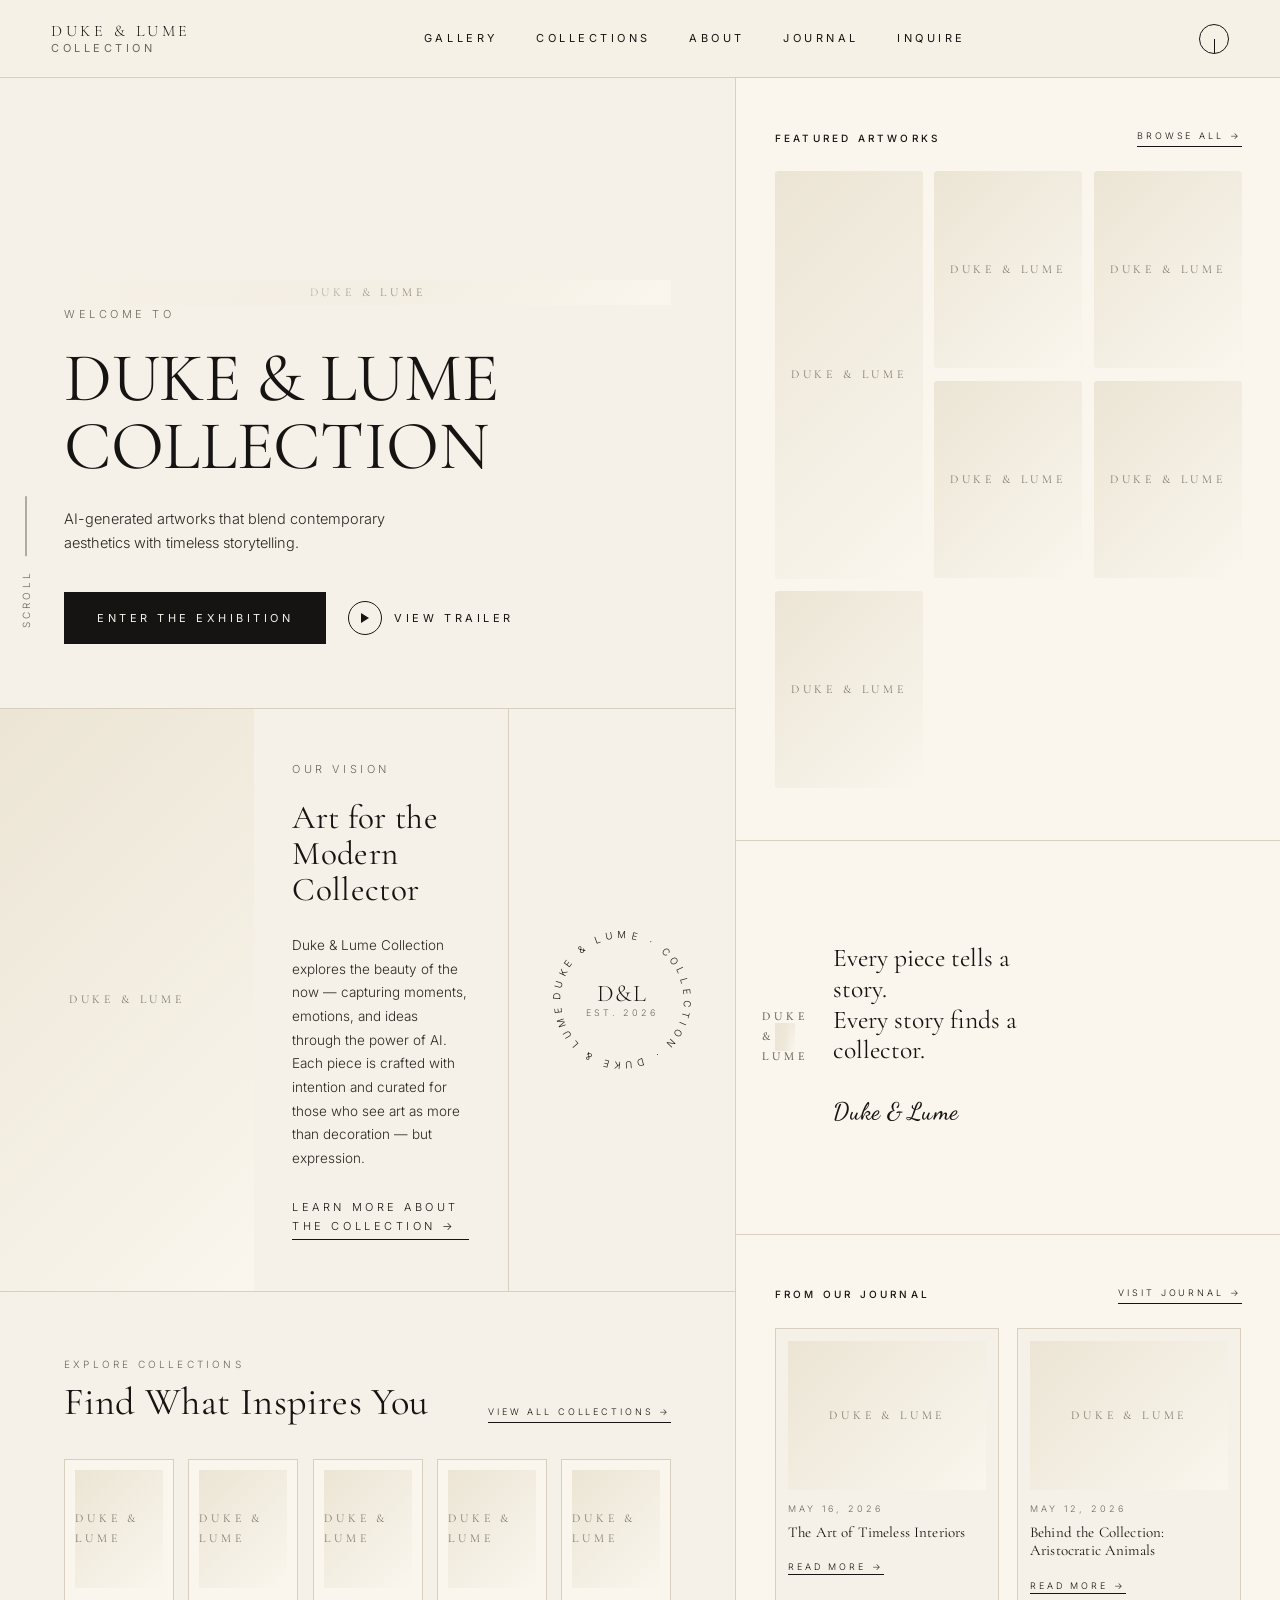
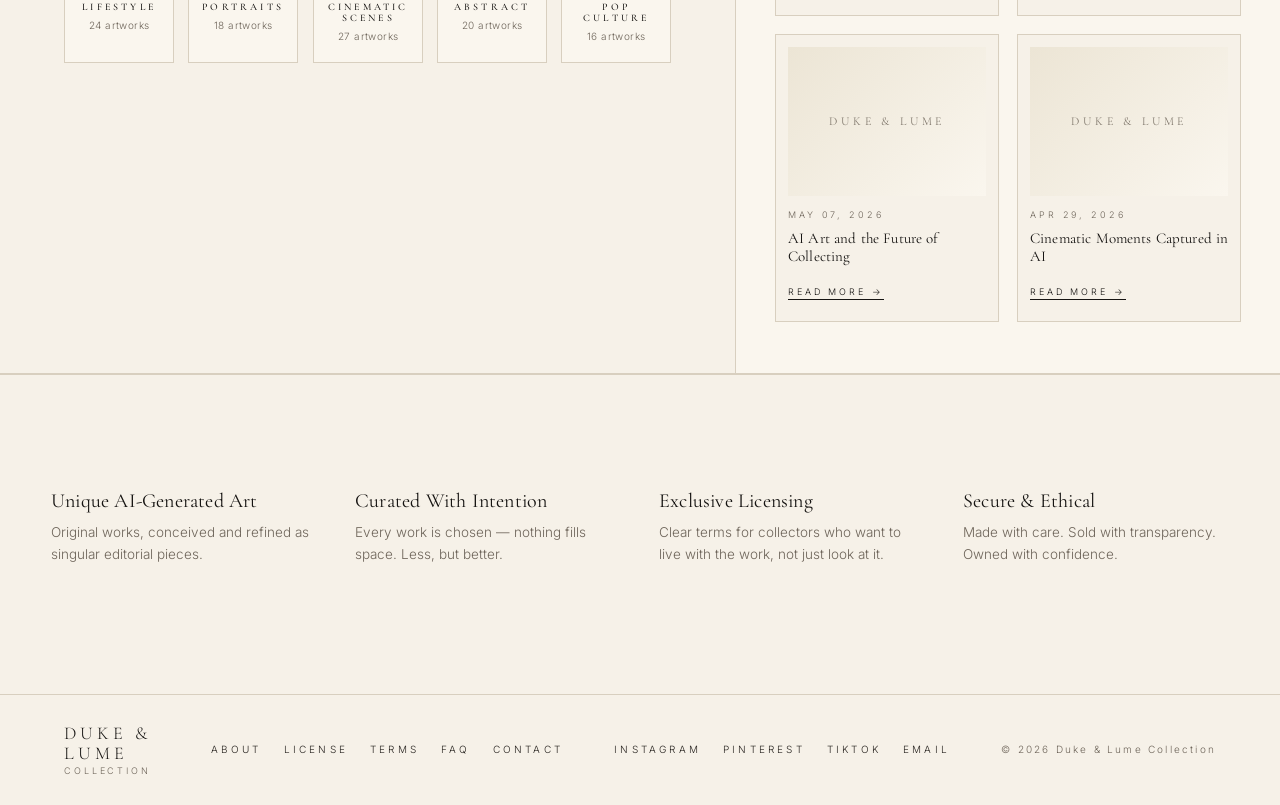
==== commit 173a94b0: "Add work detail pages, lightbox, and scroll-reveal - work.html + src/js/work.js: per-artwork detail " ====
--- a/index.html
+++ b/index.html
@@ -60,7 +60,7 @@
             <img src="src/assets/images/hero/hero.jpg" alt="Featured artwork from Duke &amp; Lume Collection" data-fallback data-site-image="hero_image">
           </div>
           <div class="scroll-indicator" aria-hidden="true">Scroll</div>
-          <div class="hero-block__inner">
+          <div class="hero-block__inner" data-reveal>
             <div class="hero-block__eyebrow">Welcome to</div>
             <h1 class="hero-block__title">
               <span class="brand-line">Duke &amp; Lume</span>
@@ -86,7 +86,7 @@
           <div class="vision-block__media">
             <img src="src/assets/images/vision/vision.jpg" alt="Vision — editorial visual" data-fallback data-site-image="vision_image">
           </div>
-          <div class="vision-block__text">
+          <div class="vision-block__text" data-reveal>
             <div class="vision-block__eyebrow">Our Vision</div>
             <h2 class="vision-block__title">Art for the<br>Modern Collector</h2>
             <p class="vision-block__body">
@@ -142,7 +142,7 @@
           <div class="quote-block__bg">
             <img src="src/assets/images/hero/quote.jpg" alt="" data-fallback data-site-image="quote_image">
           </div>
-          <div class="quote-block__inner">
+          <div class="quote-block__inner" data-reveal>
             <p class="quote-block__text">
               Every piece tells a story.<br>
               Every story finds a collector.
@@ -166,19 +166,19 @@
 
     <!-- VALUE ROW -->
     <section class="value-row">
-      <div class="value">
+      <div class="value" data-reveal data-reveal-delay="0">
         <h3 class="value__title">Unique AI-Generated Art</h3>
         <p class="value__body">Original works, conceived and refined as singular editorial pieces.</p>
       </div>
-      <div class="value">
+      <div class="value" data-reveal data-reveal-delay="80">
         <h3 class="value__title">Curated With Intention</h3>
         <p class="value__body">Every work is chosen — nothing fills space. Less, but better.</p>
       </div>
-      <div class="value">
+      <div class="value" data-reveal data-reveal-delay="160">
         <h3 class="value__title">Exclusive Licensing</h3>
         <p class="value__body">Clear terms for collectors who want to live with the work, not just look at it.</p>
       </div>
-      <div class="value">
+      <div class="value" data-reveal data-reveal-delay="240">
         <h3 class="value__title">Secure &amp; Ethical</h3>
         <p class="value__body">Made with care. Sold with transparency. Owned with confidence.</p>
       </div>
@@ -209,6 +209,7 @@
   </footer>
 
   <script src="src/js/main.js"></script>
+  <script src="src/js/reveal.js"></script>
   <script src="src/js/data-loader.js"></script>
   <script src="src/js/home.js"></script>
   <script src="src/js/home-featured.js"></script>
--- a/src/css/styles.css
+++ b/src/css/styles.css
@@ -1688,3 +1688,289 @@
     display: inline-block;
   }
 }
+
+/* ============================================================
+   WORK DETAIL PAGE
+   ============================================================ */
+
+.work-detail {
+  display: grid;
+  grid-template-columns: 1.15fr 1fr;
+  gap: clamp(40px, 6vw, 96px);
+  padding: clamp(60px, 8vw, 120px) var(--gutter) clamp(60px, 7vw, 100px);
+  max-width: var(--max-width);
+  margin: 0 auto;
+  align-items: start;
+}
+
+.work-detail__media {
+  position: relative;
+  aspect-ratio: 4 / 5;
+  overflow: hidden;
+  background: var(--ivory-deep);
+  cursor: zoom-in;
+}
+
+.work-detail__media:focus-visible {
+  outline: 2px solid var(--ink);
+  outline-offset: 4px;
+}
+
+.work-detail__media img {
+  width: 100%;
+  height: 100%;
+  object-fit: cover;
+  transition: transform 0.9s cubic-bezier(0.2, 0.7, 0.2, 1);
+}
+
+.work-detail__media:hover img {
+  transform: scale(1.02);
+}
+
+.work-detail__text {
+  position: sticky;
+  top: 120px;
+  display: flex;
+  flex-direction: column;
+  gap: 22px;
+  padding-top: clamp(0px, 2vw, 24px);
+}
+
+.work-detail__eyebrow {
+  font-size: 11px;
+  letter-spacing: var(--tracking-wider);
+  text-transform: uppercase;
+  color: var(--muted);
+  border-bottom: 1px solid var(--line);
+  padding-bottom: 4px;
+  display: inline-block;
+  align-self: flex-start;
+  text-decoration: none;
+}
+
+.work-detail__eyebrow:hover {
+  color: var(--ink);
+}
+
+.work-detail__title {
+  font-family: var(--serif);
+  font-size: clamp(40px, 5.4vw, 76px);
+  font-weight: 300;
+  line-height: 1.02;
+  letter-spacing: -0.005em;
+  margin: 0;
+}
+
+.work-detail__year {
+  font-size: 11px;
+  letter-spacing: var(--tracking-wider);
+  text-transform: uppercase;
+  color: var(--muted);
+}
+
+.work-detail__body {
+  font-size: 16px;
+  line-height: 1.75;
+  color: var(--ink-soft);
+  max-width: 480px;
+  margin: 8px 0 8px;
+}
+
+.work-detail__back {
+  font-size: 11px;
+  letter-spacing: var(--tracking-wider);
+  text-transform: uppercase;
+  color: var(--muted);
+  margin-top: 4px;
+}
+
+.work-detail__back:hover {
+  color: var(--ink);
+}
+
+.work-detail__empty {
+  grid-column: 1 / -1;
+  text-align: left;
+  max-width: 640px;
+}
+
+.work-detail__empty .work-detail__title {
+  margin-bottom: 18px;
+}
+
+/* Related works */
+
+.related {
+  padding: 0 var(--gutter) clamp(80px, 10vw, 140px);
+  max-width: var(--max-width);
+  margin: 0 auto;
+}
+
+.related__head {
+  display: flex;
+  align-items: flex-end;
+  justify-content: space-between;
+  border-top: 1px solid var(--line);
+  padding-top: clamp(40px, 5vw, 64px);
+  margin-bottom: clamp(28px, 4vw, 48px);
+  gap: 18px;
+  flex-wrap: wrap;
+}
+
+.related__title {
+  font-family: var(--serif);
+  font-size: clamp(24px, 3vw, 36px);
+  font-weight: 400;
+  margin: 0;
+}
+
+.related__grid {
+  display: grid;
+  grid-template-columns: repeat(4, 1fr);
+  gap: clamp(18px, 2vw, 32px);
+}
+
+@media (max-width: 1024px) {
+  .related__grid {
+    grid-template-columns: repeat(2, 1fr);
+  }
+  .work-detail {
+    grid-template-columns: 1fr;
+  }
+  .work-detail__text {
+    position: static;
+  }
+}
+
+@media (max-width: 640px) {
+  .related__grid {
+    grid-template-columns: 1fr;
+  }
+}
+
+/* ============================================================
+   LIGHTBOX
+   ============================================================ */
+
+.lightbox {
+  position: fixed;
+  inset: 0;
+  z-index: 200;
+  background: rgba(22, 20, 18, 0.96);
+  display: none;
+  align-items: center;
+  justify-content: center;
+  opacity: 0;
+  transition: opacity 0.25s ease;
+}
+
+.lightbox.is-open {
+  display: flex;
+  opacity: 1;
+}
+
+.lightbox__figure {
+  margin: 0;
+  max-width: 90vw;
+  max-height: 88vh;
+  display: flex;
+  flex-direction: column;
+  align-items: center;
+  gap: 16px;
+}
+
+.lightbox__img {
+  max-width: 90vw;
+  max-height: 80vh;
+  object-fit: contain;
+  display: block;
+  box-shadow: 0 30px 80px rgba(0, 0, 0, 0.4);
+}
+
+.lightbox__caption {
+  color: rgba(246, 241, 232, 0.75);
+  font-family: var(--serif);
+  font-size: 14px;
+  letter-spacing: 0.04em;
+  text-align: center;
+  max-width: 80vw;
+}
+
+.lightbox__close,
+.lightbox__nav {
+  position: absolute;
+  background: transparent;
+  border: 1px solid rgba(246, 241, 232, 0.4);
+  color: var(--ivory);
+  width: 44px;
+  height: 44px;
+  border-radius: 50%;
+  cursor: pointer;
+  font-family: var(--serif);
+  font-size: 24px;
+  line-height: 1;
+  display: flex;
+  align-items: center;
+  justify-content: center;
+  transition: background 0.2s ease, border-color 0.2s ease;
+  padding: 0;
+}
+
+.lightbox__close:hover,
+.lightbox__nav:hover,
+.lightbox__close:focus-visible,
+.lightbox__nav:focus-visible {
+  background: rgba(246, 241, 232, 0.12);
+  border-color: var(--ivory);
+  outline: none;
+}
+
+.lightbox__close {
+  top: 22px;
+  right: 22px;
+  font-size: 22px;
+}
+
+.lightbox__nav--prev {
+  left: 22px;
+  top: 50%;
+  transform: translateY(-50%);
+}
+
+.lightbox__nav--next {
+  right: 22px;
+  top: 50%;
+  transform: translateY(-50%);
+}
+
+@media (max-width: 640px) {
+  .lightbox__nav--prev { left: 12px; }
+  .lightbox__nav--next { right: 12px; }
+  .lightbox__close { top: 12px; right: 12px; }
+}
+
+/* ============================================================
+   SCROLL REVEAL
+   ============================================================ */
+
+[data-reveal] {
+  opacity: 0;
+  transform: translateY(18px);
+  transition:
+    opacity 0.9s cubic-bezier(0.2, 0.7, 0.2, 1),
+    transform 0.9s cubic-bezier(0.2, 0.7, 0.2, 1);
+  will-change: opacity, transform;
+}
+
+[data-reveal].is-revealed {
+  opacity: 1;
+  transform: none;
+}
+
+@media (prefers-reduced-motion: reduce) {
+  [data-reveal] {
+    opacity: 1;
+    transform: none;
+    transition: none;
+  }
+}
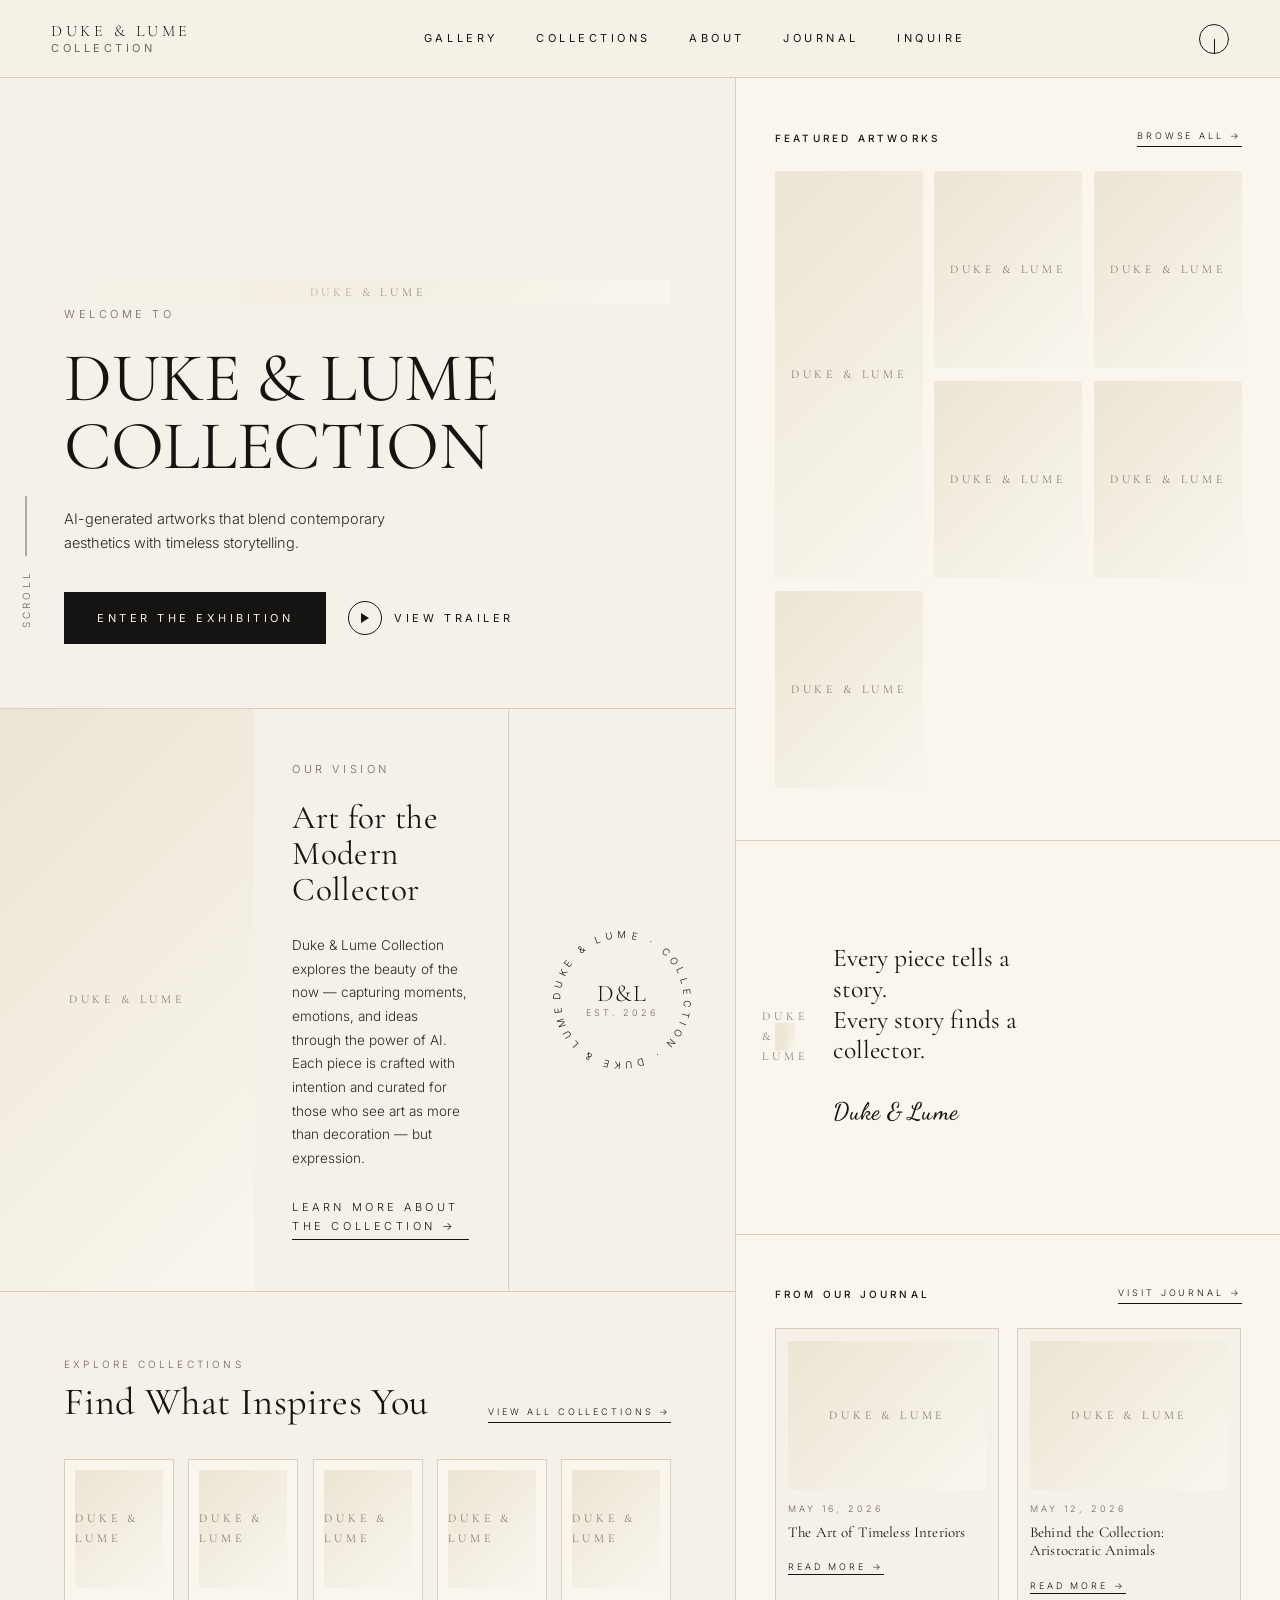
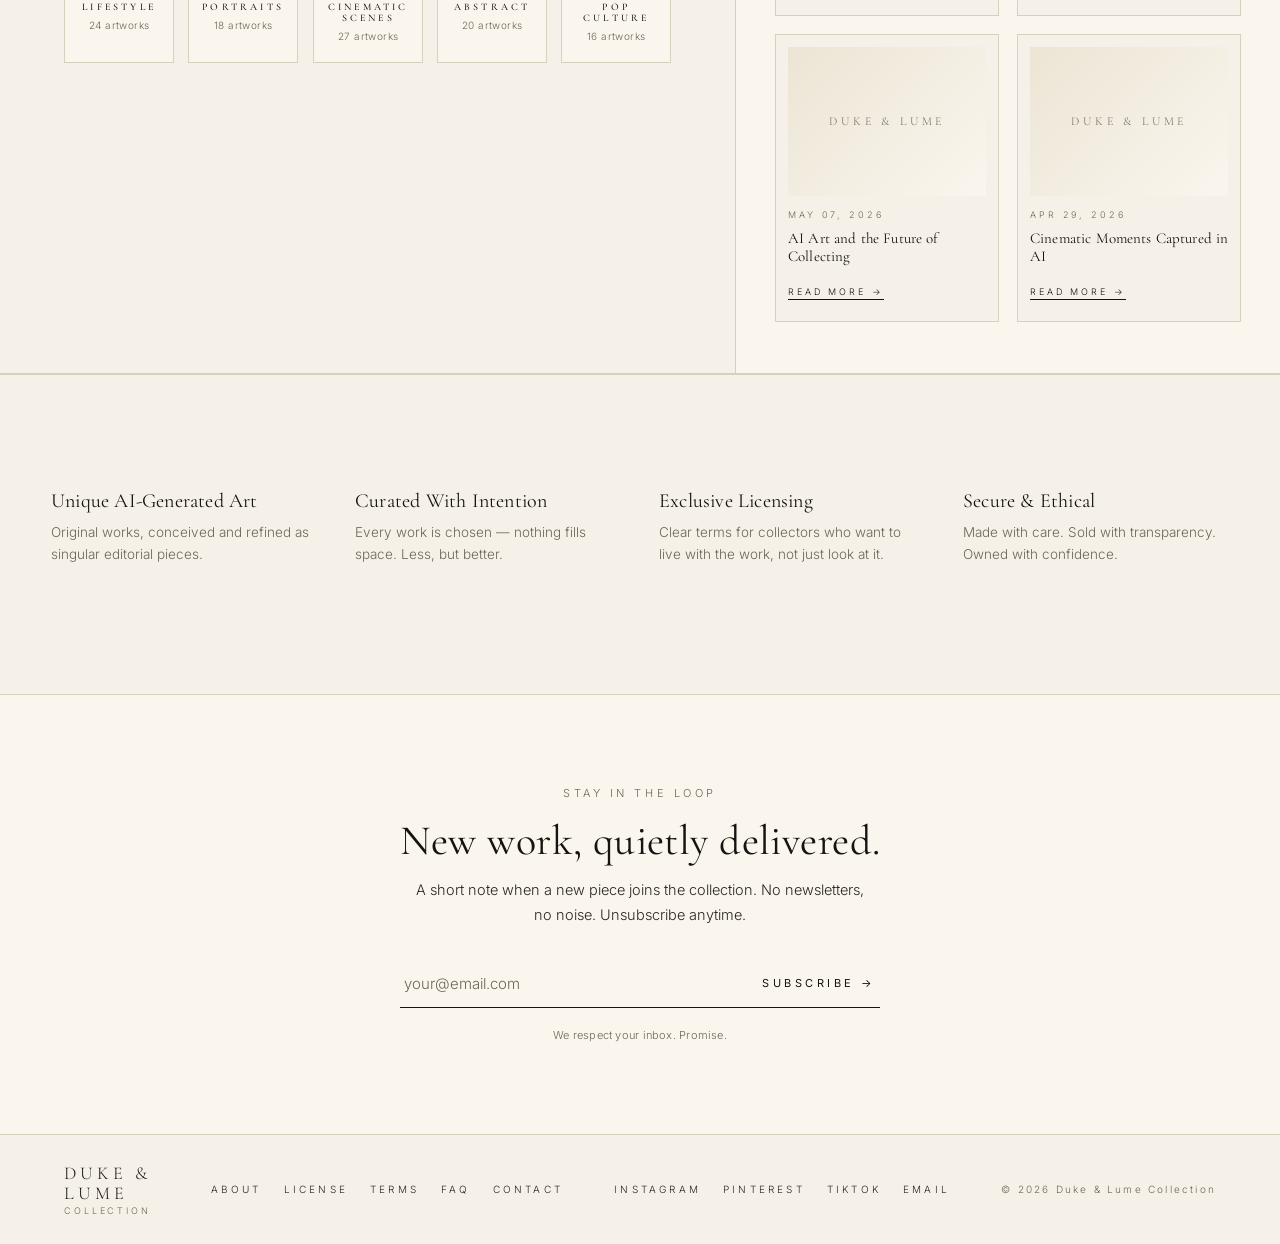
==== commit bd964147: "SEO basics, structured data, newsletter, a11y, editorial workflow - 404.html, sitemap.xml, robots.tx" ====
--- a/index.html
+++ b/index.html
@@ -16,6 +16,35 @@
   <meta name="twitter:title" content="Duke &amp; Lume Collection">
   <meta name="twitter:description" content="A curated AI art gallery for the modern collector.">
   <meta name="twitter:image" content="/src/assets/images/og/og-default.jpg">
+
+  <!-- Schema.org: helps Google understand this is an art gallery,
+       not a blog or shop. Affects rich results in search. -->
+  <script type="application/ld+json">
+  {
+    "@context": "https://schema.org",
+    "@graph": [
+      {
+        "@type": "WebSite",
+        "@id": "https://dukeandlume.netlify.app/#website",
+        "url": "https://dukeandlume.netlify.app/",
+        "name": "Duke & Lume Collection",
+        "description": "A curated AI art gallery for the modern collector."
+      },
+      {
+        "@type": "Organization",
+        "@id": "https://dukeandlume.netlify.app/#org",
+        "name": "Duke & Lume Collection",
+        "url": "https://dukeandlume.netlify.app/",
+        "logo": "https://dukeandlume.netlify.app/src/assets/images/og/og-default.jpg",
+        "sameAs": [
+          "https://instagram.com/",
+          "https://pinterest.com/",
+          "https://tiktok.com/"
+        ]
+      }
+    ]
+  }
+  </script>
 
   <link rel="preconnect" href="https://fonts.googleapis.com">
   <link rel="preconnect" href="https://fonts.gstatic.com" crossorigin>
@@ -29,6 +58,8 @@
   </style>
 </head>
 <body>
+
+  <a class="skip-link" href="#main">Skip to content</a>
 
   <header class="site-header">
     <div class="site-header__inner">
@@ -47,7 +78,7 @@
     </div>
   </header>
 
-  <main>
+  <main id="main">
 
     <section class="editorial">
 
@@ -181,6 +212,28 @@
       <div class="value" data-reveal data-reveal-delay="240">
         <h3 class="value__title">Secure &amp; Ethical</h3>
         <p class="value__body">Made with care. Sold with transparency. Owned with confidence.</p>
+      </div>
+    </section>
+
+    <!-- NEWSLETTER -->
+    <section class="newsletter" aria-labelledby="newsletter-title">
+      <div class="newsletter__inner" data-reveal>
+        <div class="newsletter__eyebrow">Stay in the loop</div>
+        <h2 class="newsletter__title" id="newsletter-title">New work, quietly delivered.</h2>
+        <p class="newsletter__body">A short note when a new piece joins the collection. No newsletters, no noise. Unsubscribe anytime.</p>
+        <form class="newsletter__form"
+              name="newsletter"
+              method="POST"
+              data-netlify="true"
+              netlify-honeypot="bot-field"
+              action="/thank-you.html">
+          <input type="hidden" name="form-name" value="newsletter">
+          <p hidden><label>Don't fill this out: <input name="bot-field"></label></p>
+          <label for="newsletter-email" class="visually-hidden">Email address</label>
+          <input id="newsletter-email" type="email" name="email" placeholder="your@email.com" required>
+          <button type="submit">Subscribe →</button>
+        </form>
+        <div class="newsletter__note">We respect your inbox. Promise.</div>
       </div>
     </section>
 
--- a/src/css/styles.css
+++ b/src/css/styles.css
@@ -1974,3 +1974,179 @@
     transition: none;
   }
 }
+
+/* ============================================================
+   NEWSLETTER
+   ============================================================ */
+
+.newsletter {
+  border-top: 1px solid var(--line);
+  background: var(--ivory-soft);
+  padding: clamp(56px, 7vw, 96px) var(--gutter);
+}
+
+.newsletter__inner {
+  max-width: 760px;
+  margin: 0 auto;
+  text-align: center;
+}
+
+.newsletter__eyebrow {
+  font-size: 11px;
+  letter-spacing: var(--tracking-wider);
+  text-transform: uppercase;
+  color: var(--muted);
+  margin-bottom: 16px;
+}
+
+.newsletter__title {
+  font-family: var(--serif);
+  font-size: clamp(28px, 3.4vw, 42px);
+  font-weight: 400;
+  line-height: 1.1;
+  margin: 0 0 14px;
+}
+
+.newsletter__body {
+  color: var(--ink-soft);
+  font-size: 14.5px;
+  line-height: 1.7;
+  max-width: 460px;
+  margin: 0 auto 32px;
+}
+
+.newsletter__form {
+  display: flex;
+  gap: 0;
+  max-width: 480px;
+  margin: 0 auto;
+  border-bottom: 1px solid var(--ink);
+}
+
+.newsletter__form input[type="email"] {
+  flex: 1;
+  background: transparent;
+  border: none;
+  padding: 14px 4px;
+  font-family: var(--sans);
+  font-size: 15px;
+  font-weight: 300;
+  color: var(--ink);
+  outline: none;
+  border-radius: 0;
+}
+
+.newsletter__form input[type="email"]::placeholder {
+  color: var(--muted);
+}
+
+.newsletter__form button {
+  background: transparent;
+  border: none;
+  color: var(--ink);
+  font-family: var(--sans);
+  font-size: 11px;
+  letter-spacing: var(--tracking-wider);
+  text-transform: uppercase;
+  cursor: pointer;
+  padding: 14px 4px 14px 16px;
+  transition: opacity 0.2s ease;
+}
+
+.newsletter__form button:hover,
+.newsletter__form button:focus-visible {
+  opacity: 0.6;
+  outline: none;
+}
+
+.newsletter__note {
+  margin-top: 18px;
+  font-size: 11px;
+  letter-spacing: 0.02em;
+  color: var(--muted);
+}
+
+@media (max-width: 480px) {
+  .newsletter__form {
+    flex-direction: column;
+    gap: 14px;
+    border-bottom: none;
+    align-items: stretch;
+  }
+  .newsletter__form input[type="email"] {
+    border-bottom: 1px solid var(--ink);
+    padding: 14px 4px;
+  }
+  .newsletter__form button {
+    border: 1px solid var(--ink);
+    padding: 14px 24px;
+    align-self: center;
+  }
+  .newsletter__form button:hover {
+    background: var(--ink);
+    color: var(--ivory);
+    opacity: 1;
+  }
+}
+
+/* ============================================================
+   ACCESSIBILITY
+   ============================================================ */
+
+/* Visually-hidden utility (for screen-reader-only labels) */
+.visually-hidden {
+  position: absolute;
+  width: 1px;
+  height: 1px;
+  padding: 0;
+  margin: -1px;
+  overflow: hidden;
+  clip: rect(0, 0, 0, 0);
+  white-space: nowrap;
+  border: 0;
+}
+
+/* Skip-to-content link, visible only on keyboard focus */
+.skip-link {
+  position: absolute;
+  top: -100px;
+  left: 16px;
+  background: var(--ink);
+  color: var(--ivory);
+  font-size: 12px;
+  letter-spacing: var(--tracking-wider);
+  text-transform: uppercase;
+  padding: 10px 18px;
+  z-index: 1000;
+  text-decoration: none;
+  border-radius: 0;
+  transition: top 0.18s ease;
+}
+
+.skip-link:focus,
+.skip-link:focus-visible {
+  top: 16px;
+  outline: 2px solid var(--ivory);
+  outline-offset: 2px;
+  opacity: 1;
+}
+
+/* Visible focus rings for keyboard users on all interactive elements */
+:focus-visible {
+  outline: 2px solid var(--ink);
+  outline-offset: 3px;
+  border-radius: 2px;
+}
+
+/* Custom focus for buttons/links inside dark contexts */
+.btn:focus-visible,
+.lightbox__close:focus-visible,
+.lightbox__nav:focus-visible {
+  outline-color: var(--ivory);
+}
+
+/* Don't disable hover-opacity-fade on focused links — make focus
+   explicit instead of using the hover opacity behavior */
+a:focus-visible {
+  opacity: 1;
+}
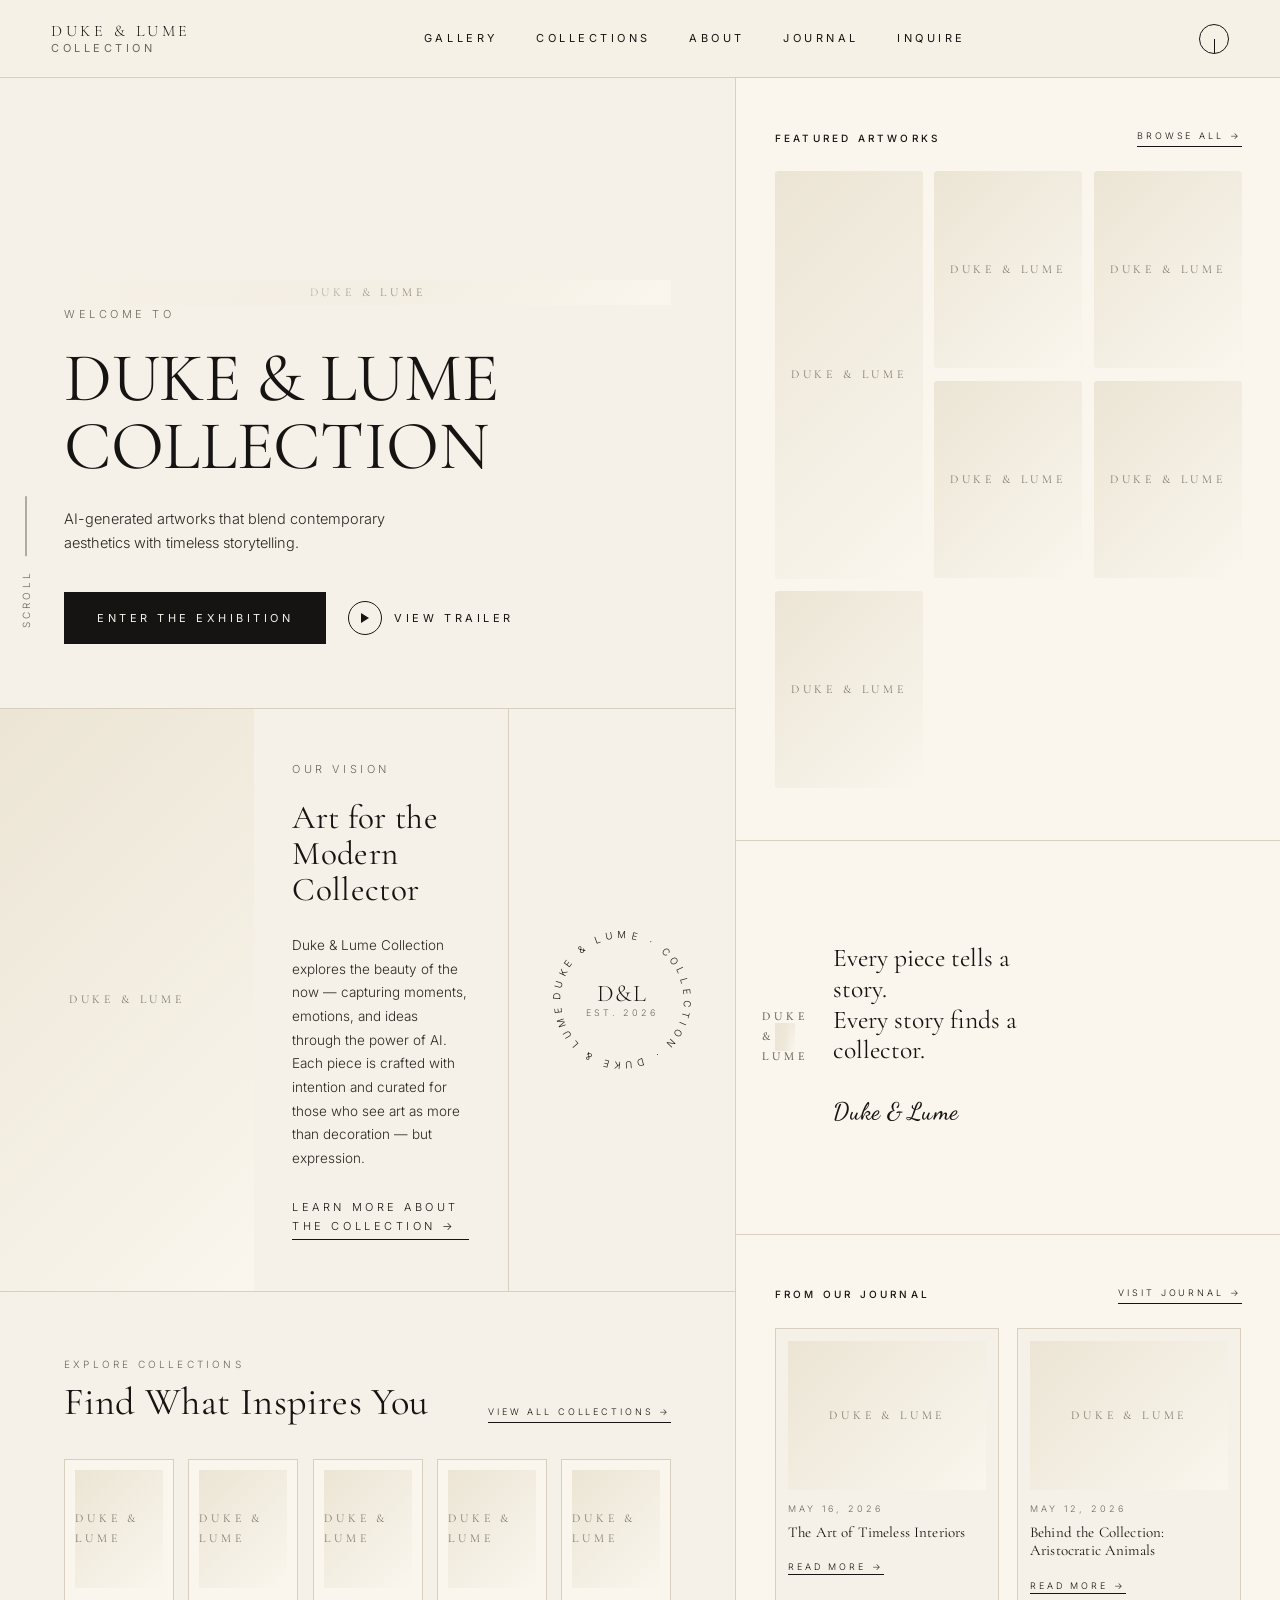
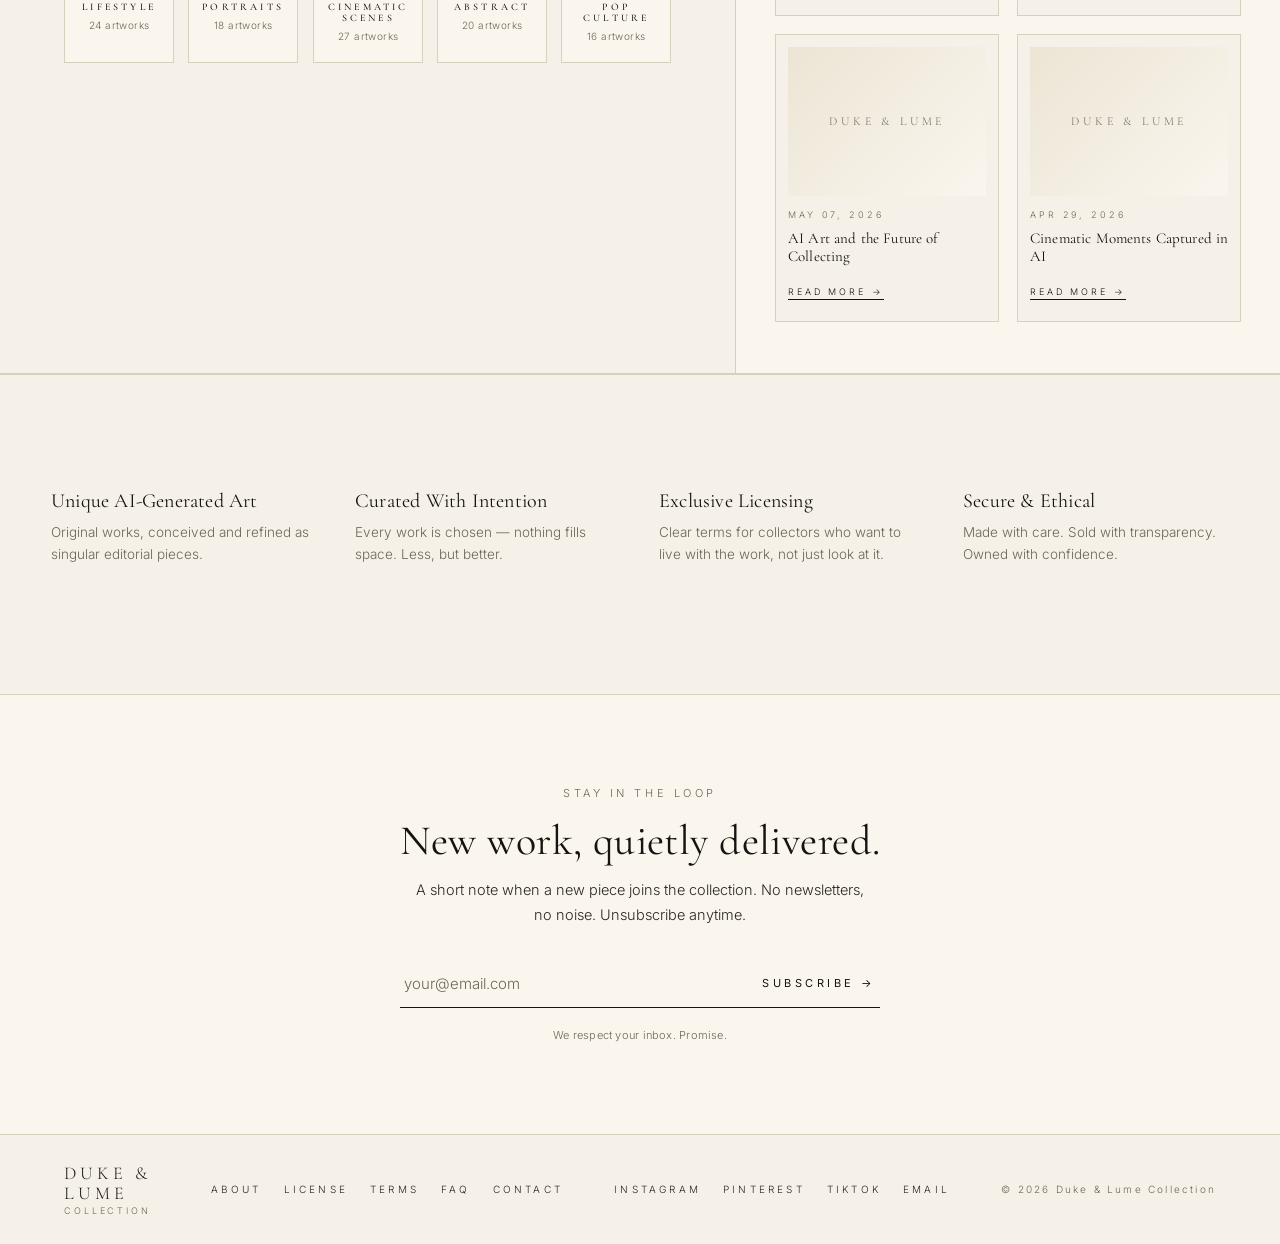
==== commit 03cda1ba: "UX polish: mobile menu, smart inquire prefill, gallery search Mobile hamburger menu ----------------" ====
--- a/index.html
+++ b/index.html
@@ -67,13 +67,24 @@
         <span class="brand__line">Duke &amp; Lume</span>
         <span class="brand__line brand__line--sub">Collection</span>
       </a>
-      <nav class="nav" aria-label="Primary">
+      <nav class="nav" id="primary-nav" aria-label="Primary">
         <a href="gallery.html">Gallery</a>
         <a href="collections.html">Collections</a>
         <a href="about.html">About</a>
         <a href="journal.html">Journal</a>
         <a href="inquire.html">Inquire</a>
+        <div class="nav__social" aria-label="Follow us">
+          <a href="https://instagram.com/" target="_blank" rel="noopener">Instagram</a>
+          <a href="https://pinterest.com/" target="_blank" rel="noopener">Pinterest</a>
+          <a href="https://tiktok.com/" target="_blank" rel="noopener">TikTok</a>
+        </div>
       </nav>
+      <button class="nav-toggle" type="button" aria-controls="primary-nav" aria-expanded="false" aria-label="Open menu">
+        <span class="nav-toggle__bars" aria-hidden="true">
+          <span class="nav-toggle__bar"></span>
+          <span class="nav-toggle__bar"></span>
+        </span>
+      </button>
       <span class="header-disc" aria-hidden="true"></span>
     </div>
   </header>
--- a/src/css/styles.css
+++ b/src/css/styles.css
@@ -138,19 +138,6 @@
   background: var(--ink);
 }
 
-.nav-toggle {
-  display: none;
-  background: none;
-  border: 1px solid var(--ink);
-  font-family: var(--sans);
-  font-size: 10px;
-  letter-spacing: var(--tracking-wider);
-  text-transform: uppercase;
-  padding: 8px 14px;
-  cursor: pointer;
-  color: var(--ink);
-}
-
 /* ============================================================
    HERO
    ============================================================ */
@@ -1669,24 +1656,6 @@
     flex-direction: column;
     align-items: flex-start;
   }
-  .nav {
-    display: none;
-  }
-  .nav.is-open {
-    display: flex;
-    position: absolute;
-    top: 100%;
-    left: 0;
-    right: 0;
-    background: var(--ivory);
-    flex-direction: column;
-    padding: 24px var(--gutter);
-    border-bottom: 1px solid var(--line);
-    gap: 18px;
-  }
-  .nav-toggle {
-    display: inline-block;
-  }
 }
 
 /* ============================================================
@@ -2150,3 +2119,236 @@
 a:focus-visible {
   opacity: 1;
 }
+
+/* ============================================================
+   MOBILE NAVIGATION (HAMBURGER → FULL OVERLAY)
+   ============================================================ */
+
+.nav-toggle {
+  display: none;
+  width: 40px;
+  height: 40px;
+  align-items: center;
+  justify-content: center;
+  background: transparent;
+  border: none;
+  padding: 0;
+  cursor: pointer;
+  color: var(--ink);
+  position: relative;
+  z-index: 105;
+}
+
+.nav-toggle__bars {
+  position: relative;
+  width: 22px;
+  height: 14px;
+}
+
+.nav-toggle__bar {
+  position: absolute;
+  left: 0;
+  right: 0;
+  height: 1.2px;
+  background: var(--ink);
+  transition: transform 0.3s cubic-bezier(0.7, 0, 0.3, 1), top 0.3s cubic-bezier(0.7, 0, 0.3, 1), opacity 0.2s ease;
+}
+
+.nav-toggle__bar:nth-child(1) { top: 3px; }
+.nav-toggle__bar:nth-child(2) { top: 11px; }
+
+.nav-toggle[aria-expanded="true"] .nav-toggle__bar:nth-child(1) {
+  top: 7px;
+  transform: rotate(45deg);
+}
+.nav-toggle[aria-expanded="true"] .nav-toggle__bar:nth-child(2) {
+  top: 7px;
+  transform: rotate(-45deg);
+}
+
+.nav-toggle:focus-visible {
+  outline: 2px solid var(--ink);
+  outline-offset: 4px;
+}
+
+@media (max-width: 880px) {
+  .nav-toggle {
+    display: inline-flex;
+  }
+
+  /* Hide the small header decorative disc on mobile */
+  .header-disc {
+    display: none;
+  }
+
+  /* Header keeps logo + toggle visible; nav becomes the overlay */
+  .site-header__inner {
+    gap: 12px;
+  }
+
+  .nav {
+    position: fixed;
+    inset: 0;
+    z-index: 99;
+    background: var(--ivory);
+    flex-direction: column;
+    align-items: center;
+    justify-content: center;
+    gap: 8px;
+    padding: 100px 24px 60px;
+    opacity: 0;
+    visibility: hidden;
+    transform: translateY(-12px);
+    transition:
+      opacity 0.3s ease,
+      transform 0.4s cubic-bezier(0.7, 0, 0.3, 1),
+      visibility 0s linear 0.4s;
+    overflow-y: auto;
+  }
+
+  .nav.is-open {
+    opacity: 1;
+    visibility: visible;
+    transform: translateY(0);
+    transition:
+      opacity 0.3s ease,
+      transform 0.4s cubic-bezier(0.7, 0, 0.3, 1);
+  }
+
+  .nav a {
+    font-family: var(--serif);
+    font-size: clamp(28px, 7vw, 40px);
+    font-weight: 400;
+    text-transform: none;
+    letter-spacing: 0.005em;
+    color: var(--ink);
+    padding: 14px 24px;
+    line-height: 1.1;
+    opacity: 0;
+    transform: translateY(8px);
+    transition: opacity 0.4s ease, transform 0.4s ease;
+  }
+
+  .nav.is-open a {
+    opacity: 1;
+    transform: none;
+  }
+
+  /* Stagger items as the menu opens */
+  .nav.is-open a:nth-child(1) { transition-delay: 0.10s; }
+  .nav.is-open a:nth-child(2) { transition-delay: 0.16s; }
+  .nav.is-open a:nth-child(3) { transition-delay: 0.22s; }
+  .nav.is-open a:nth-child(4) { transition-delay: 0.28s; }
+  .nav.is-open a:nth-child(5) { transition-delay: 0.34s; }
+
+  .nav a.is-active::after {
+    display: none;
+  }
+
+  .nav a.is-active {
+    border-bottom: 1px solid var(--ink);
+    padding-bottom: 10px;
+  }
+
+  /* Lock body scroll while the overlay is up */
+  body.is-nav-open {
+    overflow: hidden;
+  }
+
+  /* Small social row at the bottom of the overlay */
+  .nav__social {
+    display: flex;
+    gap: 24px;
+    margin-top: 36px;
+    padding-top: 28px;
+    border-top: 1px solid var(--line);
+    width: min(280px, 80%);
+    justify-content: center;
+  }
+
+  .nav__social a {
+    font-family: var(--sans);
+    font-size: 10px;
+    letter-spacing: var(--tracking-wider);
+    text-transform: uppercase;
+    padding: 0;
+  }
+}
+
+/* Hide the social row on desktop */
+.nav__social {
+  display: none;
+}
+
+/* ============================================================
+   GALLERY SEARCH + COUNT
+   ============================================================ */
+
+.filter-bar {
+  display: flex;
+  align-items: center;
+  justify-content: space-between;
+  gap: 32px;
+  flex-wrap: wrap;
+}
+
+.filter-bar__chips {
+  display: flex;
+  flex-wrap: wrap;
+  gap: 10px 14px;
+}
+
+.filter-bar__search {
+  min-width: 220px;
+  flex: 0 0 auto;
+  border-bottom: 1px solid var(--line);
+  transition: border-color 0.2s ease;
+}
+
+.filter-bar__search:focus-within {
+  border-color: var(--ink);
+}
+
+.filter-bar__search input {
+  width: 100%;
+  background: transparent;
+  border: none;
+  padding: 10px 0 10px 4px;
+  font-family: var(--sans);
+  font-size: 13px;
+  font-weight: 300;
+  color: var(--ink);
+  outline: none;
+}
+
+.filter-bar__search input::placeholder {
+  color: var(--muted);
+  letter-spacing: 0.04em;
+}
+
+/* Remove default search cancel button so the look stays clean */
+.filter-bar__search input::-webkit-search-cancel-button {
+  -webkit-appearance: none;
+  appearance: none;
+}
+
+.gallery-count {
+  padding: 18px var(--gutter) 0;
+  max-width: var(--max-width);
+  margin: 0 auto;
+  font-size: 11px;
+  letter-spacing: var(--tracking-wider);
+  text-transform: uppercase;
+  color: var(--muted);
+  min-height: 18px;
+}
+
+@media (max-width: 640px) {
+  .filter-bar {
+    flex-direction: column;
+    align-items: stretch;
+  }
+  .filter-bar__search {
+    width: 100%;
+  }
+}
